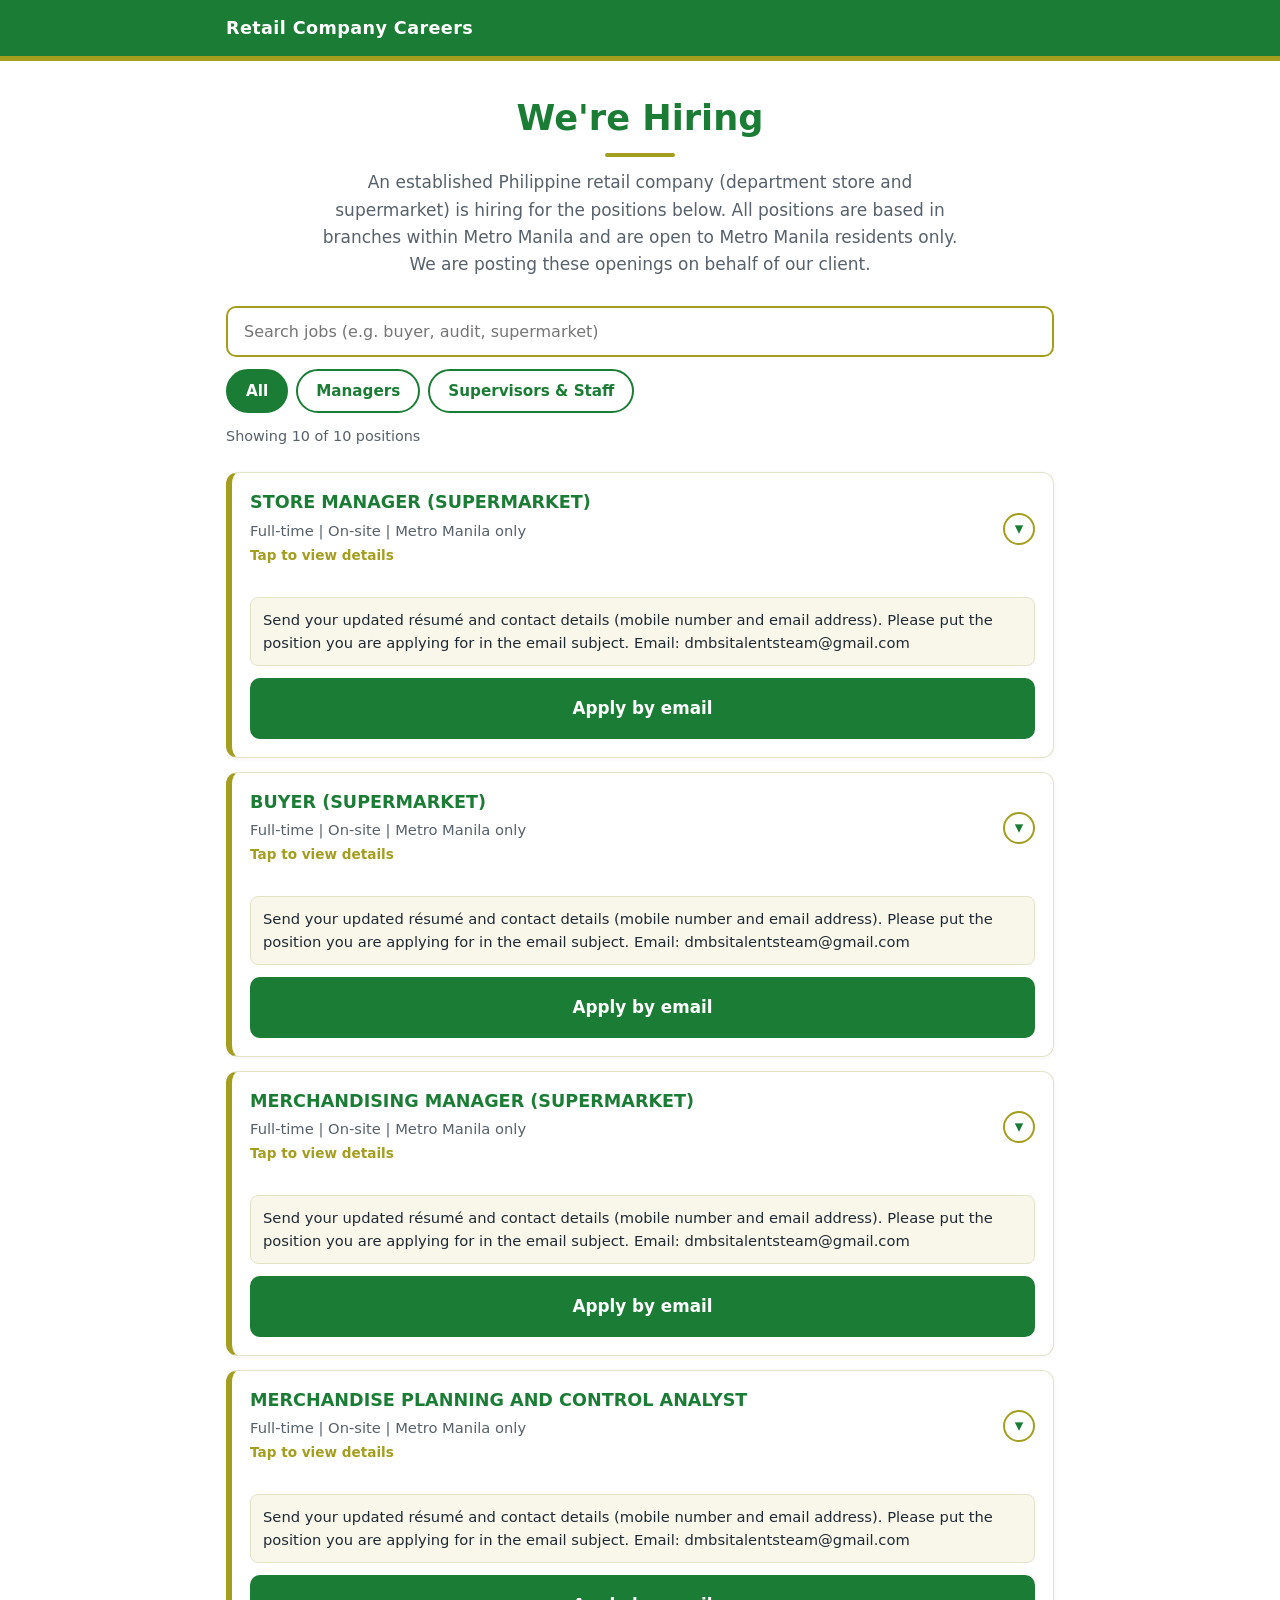
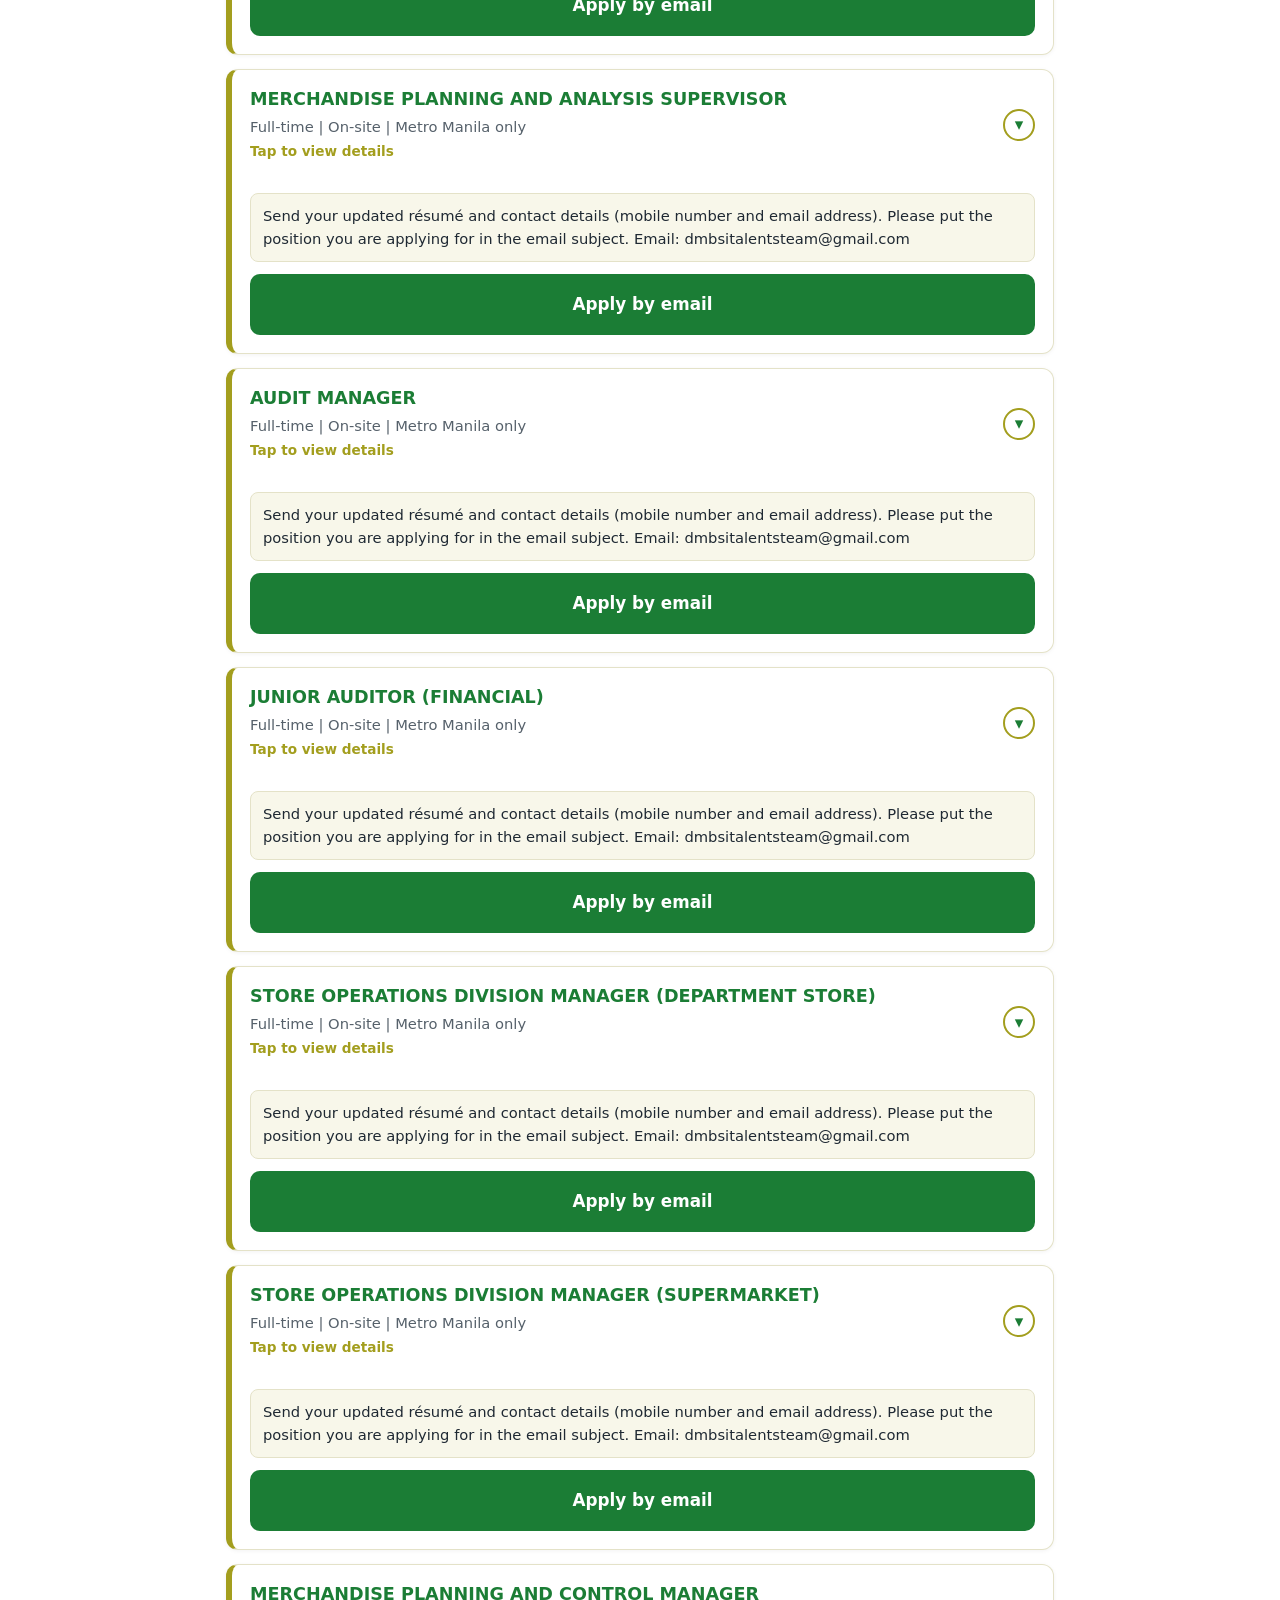
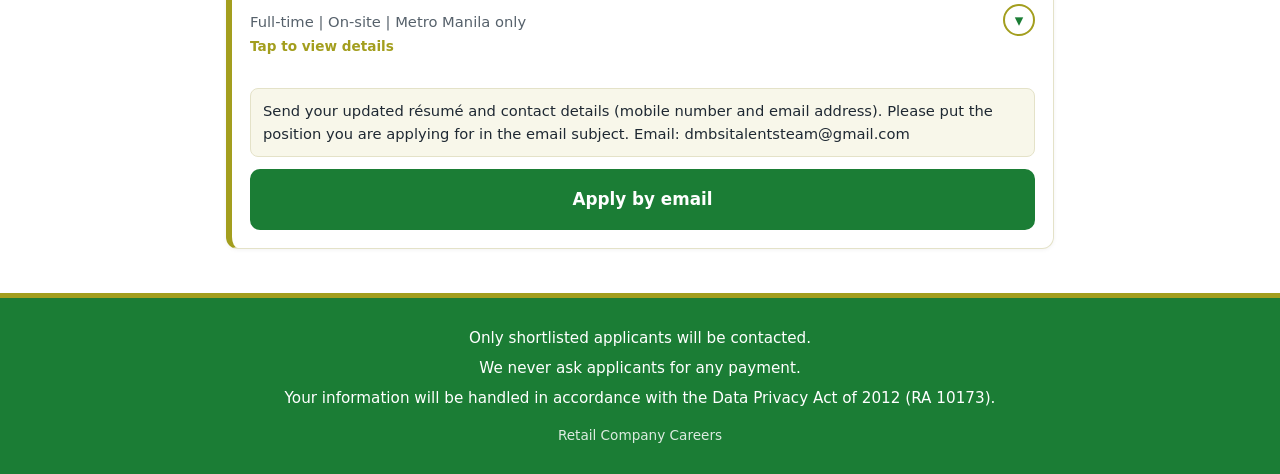
==== index.html @ 301872a0 "Add files via upload" ====
<!DOCTYPE html>
<html lang="en">
<head>
  <meta charset="UTF-8">
  <meta name="viewport" content="width=device-width, initial-scale=1">
  <title>Retail Company Careers</title>
  <meta name="description" content="Retail Company Careers – job openings at an established Philippine retail company (department store and supermarket).">
  <style>
    :root {
      --green: #1B7D35;
      --green-dark: #145F28;
      --gold: #A39E1E;
      --gold-soft: #F8F7EA;
      --text: #1F2933;
      --muted: #56616B;
      --line: #E4E2C8;
    }
    * { box-sizing: border-box; }
    html { -webkit-text-size-adjust: 100%; }
    body {
      margin: 0;
      font-family: system-ui, -apple-system, "Segoe UI", Roboto, Arial, sans-serif;
      font-size: 17px;
      line-height: 1.6;
      color: var(--text);
      background: #fff;
    }
    .wrap { max-width: 860px; margin: 0 auto; padding: 0 16px; }

    /* Top bar */
    .topbar { background: var(--green); color: #fff; border-bottom: 5px solid var(--gold); }
    .topbar .wrap { padding-top: 14px; padding-bottom: 14px; font-weight: 700; font-size: 1.1rem; letter-spacing: .4px; }

    /* Hero */
    .hero { text-align: center; padding: 36px 0 18px; }
    .hero h1 { color: var(--green); font-size: 2.2rem; line-height: 1.2; margin: 0 0 12px; }
    .hero h1::after {
      content: ""; display: block; width: 70px; height: 4px;
      background: var(--gold); border-radius: 2px; margin: 14px auto 0;
    }
    .hero p { max-width: 650px; margin: 0 auto; color: var(--muted); }

    /* Search and filters */
    .controls { padding: 10px 0 4px; }
    .search {
      width: 100%; padding: 14px 16px; font-size: 1rem; font-family: inherit;
      border: 2px solid var(--gold); border-radius: 10px; background: #fff; color: var(--text);
    }
    .search:focus { outline: 3px solid rgba(27,125,53,.25); border-color: var(--green); }
    .filters { display: flex; flex-wrap: wrap; gap: 8px; margin-top: 12px; }
    .filter {
      font: inherit; font-size: .95rem; font-weight: 600; cursor: pointer;
      padding: 8px 18px; border-radius: 999px;
      border: 2px solid var(--green); background: #fff; color: var(--green);
    }
    .filter:hover { background: var(--gold-soft); }
    .filter.active { background: var(--green); color: #fff; }
    .filter:focus-visible, .card-toggle:focus-visible, .btn:focus-visible {
      outline: 3px solid var(--gold); outline-offset: 2px;
    }
    .count { color: var(--muted); font-size: .9rem; margin: 12px 0 0; }

    /* Job cards */
    .jobs { padding: 6px 0 30px; }
    .card {
      border: 1px solid var(--line); border-left: 6px solid var(--gold);
      border-radius: 12px; margin: 14px 0; background: #fff;
      box-shadow: 0 1px 4px rgba(0,0,0,.05);
    }
    .card.open { border-left-color: var(--green); }
    .card-toggle {
      width: 100%; display: flex; align-items: center; justify-content: space-between; gap: 12px;
      padding: 18px; background: none; border: 0; text-align: left; cursor: pointer;
      font: inherit; color: inherit; border-radius: 12px;
    }
    .card-title { color: var(--green); font-size: 1.1rem; font-weight: 700; margin: 0; line-height: 1.35; }
    .meta { color: var(--muted); font-size: .92rem; margin-top: 4px; }
    .hint { color: var(--gold); font-size: .85rem; font-weight: 600; margin-top: 2px; }
    .chev {
      flex: 0 0 auto; width: 32px; height: 32px; border-radius: 50%;
      border: 2px solid var(--gold); color: var(--green);
      display: flex; align-items: center; justify-content: center;
      font-weight: 700; transition: transform .2s;
    }
    .card.open .chev { transform: rotate(180deg); }
    .details { padding: 0 18px 4px; }
    .details[hidden] { display: none; }
    .intro { margin: 0 0 6px; }
    .details h3 {
      color: var(--green); font-size: 1rem; margin: 18px 0 6px;
      display: inline-block; border-bottom: 3px solid var(--gold); padding-bottom: 2px;
    }
    .details ul { margin: 6px 0 0; padding-left: 22px; }
    .details li { margin-bottom: 6px; }

    .apply { padding: 8px 18px 18px; }
    .apply-note {
      background: var(--gold-soft); border: 1px solid var(--line); border-radius: 8px;
      padding: 10px 12px; font-size: .92rem; color: var(--text); margin: 4px 0 12px;
    }
    .actions { display: flex; flex-direction: column; gap: 10px; }
    .btn {
      display: block; text-align: center; text-decoration: none;
      padding: 15px 18px; border-radius: 10px; font-weight: 700; font-size: 1.05rem;
    }
    .btn-email { background: var(--green); color: #fff; border: 2px solid var(--green); }
    .btn-email:hover { background: var(--green-dark); border-color: var(--green-dark); }
    .btn-online { background: #fff; color: var(--green); border: 2px solid var(--green); }
    .btn-online:hover { background: var(--gold-soft); }
    @media (min-width: 640px) {
      .actions { flex-direction: row; }
      .actions .btn { flex: 1; }
    }

    .empty { text-align: center; color: var(--muted); padding: 30px 0; }

    /* Footer */
    footer { background: var(--green); color: #fff; border-top: 5px solid var(--gold); }
    footer .wrap { padding-top: 22px; padding-bottom: 22px; text-align: center; }
    footer p { margin: 6px 0; font-size: .95rem; }
    footer .copy { opacity: .85; font-size: .85rem; margin-top: 14px; }

    @media (max-width: 480px) {
      .hero h1 { font-size: 1.8rem; }
      body { font-size: 16px; }
    }
  </style>
</head>
<body>

  <div class="topbar">
    <div class="wrap">Retail Company Careers</div>
  </div>

  <main class="wrap">
    <section class="hero">
      <h1>We're Hiring</h1>
      <p>An established Philippine retail company (department store and supermarket) is hiring for the positions below. All positions are based in branches within Metro Manila and are open to Metro Manila residents only. We are posting these openings on behalf of our client.</p>
    </section>

    <section class="controls" aria-label="Search and filter jobs">
      <label for="search" style="position:absolute;left:-9999px;">Search jobs</label>
      <input id="search" class="search" type="search" placeholder="Search jobs (e.g. buyer, audit, supermarket)" autocomplete="off">
      <div class="filters" role="group" aria-label="Filter jobs">
        <button class="filter active" type="button" data-filter="all">All</button>
        <button class="filter" type="button" data-filter="managers">Managers</button>
        <button class="filter" type="button" data-filter="staff">Supervisors &amp; Staff</button>
      </div>
      <p class="count" id="count" aria-live="polite"></p>
    </section>

    <section class="jobs" id="jobs" aria-label="Job openings">
      <noscript><p class="empty">Please turn on JavaScript to see the job openings.</p></noscript>
    </section>
  </main>

  <footer>
    <div class="wrap">
      <p>Only shortlisted applicants will be contacted.</p>
      <p>We never ask applicants for any payment.</p>
      <p>Your information will be handled in accordance with the Data Privacy Act of 2012 (RA 10173).</p>
      <p class="copy">Retail Company Careers</p>
    </div>
  </footer>

  <script>
    // ===== SETTINGS =====
    // Paste your online application form link between the quotes.
    // Leave it empty ("") to hide the "Apply online" button.
    const FORM_LINK = "";

    const APPLY_EMAIL = "dmbsitalentsteam@gmail.com";
    const EMAIL_TEXT = "Send your updated résumé and contact details (mobile number and email address). Please put the position you are applying for in the email subject.";

    // ===== JOBS =====
    const JOBS = [
      {
        title: "STORE MANAGER (SUPERMARKET)",
        intro: "An established Philippine retail company is looking for a Supermarket Store Manager to lead its store team and drive sales, efficiency and customer service.",
        duties: [
          "Drive store sales to meet or beat daily, weekly and monthly targets",
          "Manage the store budget and control costs such as payroll, utilities and supplies",
          "Oversee stock levels, ordering and receiving to avoid out-of-stocks and reduce losses from theft, spoilage or errors",
          "Keep the store clean, organized and well-merchandised, with promo displays set up on time and correct prices",
          "Hire, train, schedule, coach and evaluate store staff and supervisors",
          "Handle escalated customer concerns and keep checkout lines moving during peak hours",
          "Coordinate with buyers, suppliers, concessionaires, security and maintenance for smooth daily operations",
          "Canvass and monitor competitors' prices, promos and product offerings regularly, and report findings so pricing stays competitive"
        ],
        quals: [
          "A bachelor's degree in Business Administration, Retail Management, Marketing or a related field",
          "At least 3–5 years of managerial or supervisory experience in retail, preferably in a supermarket or grocery",
          "A proven record of meeting sales goals, managing budgets and reducing shrinkage",
          "Strong leadership, coaching and conflict-resolution skills",
          "Working knowledge of POS and inventory systems, and MS Office (Excel, Word, Outlook)",
          "Knowledge of food safety standards (HACCP) is an advantage",
          "Willing to work weekends, evenings and holidays, and to be assigned to any of our branches within Metro Manila"
        ]
      },
      {
        title: "BUYER (SUPERMARKET)",
        intro: "An established Philippine retail company is looking for a Supermarket Buyer to handle purchasing for an assigned product category and keep its product mix competitive. The category will be assigned based on your experience.",
        duties: [
          "Select and buy products for an assigned supermarket category (e.g. Fresh, Dry Grocery, Frozen/Chilled, Beverages, Personal Care or Household) based on trends, customer demand and market checks",
          "Negotiate with suppliers on cost, payment terms, returns of bad orders, listing fees and rebates",
          "Manage the purchasing budget and stock levels to avoid out-of-stocks, overstocking and expired goods",
          "Set retail prices to meet margin targets while staying competitive",
          "Plan supplier-funded promotions, flyer items and seasonal buying",
          "Monitor supplier performance (fill rate, on-time delivery, quality)",
          "Coordinate with store operations, warehouse, marketing and finance"
        ],
        quals: [
          "A bachelor's degree in Business Administration, Marketing, Supply Chain Management or Economics",
          "At least 2–3 years in retail purchasing, procurement or merchandising, preferably in a supermarket or FMCG (fast-moving consumer goods) company; experience in any grocery or non-food category is welcome",
          "A proven record of successful supplier negotiations",
          "Advanced Excel skills (VLOOKUP, pivot tables) for sales and margin analysis",
          "Good knowledge of local consumer preferences and seasonal trends",
          "High integrity in dealing with suppliers",
          "Willing to be assigned to any of our branches or offices within Metro Manila"
        ]
      },
      {
        title: "MERCHANDISING MANAGER (SUPERMARKET)",
        intro: "An established Philippine retail company is looking for a Merchandising Manager to lead its supermarket merchandising and keep it competitive.",
        duties: [
          "Build and carry out the merchandising strategy across all supermarket categories (Fresh, Dry Grocery, Non-Food, Personal Care)",
          "Manage category performance: sales, gross margin, inventory turnover and the product assortment",
          "Set competitive prices and plan promotions and seasonal campaigns",
          "Approve planograms and oversee shelf space, displays and in-store presentation",
          "Work with buying, warehouse and store teams to keep shelves stocked, rotate stock and reduce waste",
          "Negotiate trading terms, rebates and listing fees with suppliers",
          "Lead and train buyers and store merchandising teams"
        ],
        quals: [
          "A bachelor's degree in Business Administration, Marketing, Economics, Supply Chain Management or a related field. An MBA or a retail or procurement certification is a plus.",
          "At least 5–7 years in retail or FMCG, including 2–3 years as a supervisor or manager (for example Senior Buyer, Category Manager or Assistant Merchandising Manager)",
          "A record of growing sales and margins in supermarket categories",
          "Strong Excel skills (pivot tables, VLOOKUP) and experience with ERP or POS systems",
          "Strong negotiation and communication skills, and high integrity",
          "Willing to visit stores and check competitors regularly, and to work longer hours during inventory counts and peak seasons",
          "Willing to be assigned to any of our branches or offices within Metro Manila"
        ]
      },
      {
        title: "MERCHANDISE PLANNING AND CONTROL ANALYST",
        intro: "An established Philippine retail company (department store and supermarket) is looking for a Merchandise Planning and Control Analyst to prepare, monitor and analyze sales, purchase budgets and inventory levels.",
        duties: [
          "Prepare sales and purchase budgets per department and classification, using growth, industry and inflation data",
          "Compute average stock, monthly stock and planned markdowns",
          "Monitor sales, purchases, markdowns and open orders per store against the merchandise plan",
          "Analyze monthly sales and inventory reports and recommend inventory adjustments",
          "Compute economic order quantity (EOQ), re-order points and cost standards",
          "Evaluate how well promotions perform, working with the marketing team",
          "Maintain historical sales, purchase and markdown records"
        ],
        quals: [
          "A bachelor's degree in Business Administration, Accounting, Management, Economics, Statistics or a related field",
          "1–3 years in merchandise planning, inventory control, budgeting or sales analysis, preferably in retail (fresh graduates with strong analytical skills are welcome to apply)",
          "Advanced Excel skills (pivot tables, lookups, formulas)",
          "Good understanding of inventory concepts such as stock-to-sales, markdowns, EOQ and re-order points",
          "Detail-oriented and accurate with numbers",
          "High integrity in handling confidential data",
          "Willing to be assigned to any of our branches or offices within Metro Manila"
        ]
      },
      {
        title: "MERCHANDISE PLANNING AND ANALYSIS SUPERVISOR",
        intro: "An established Philippine retail company (department store and supermarket) is looking for a Merchandise Planning and Analysis Supervisor to keep sales, purchases and inventory in balance.",
        duties: [
          "Monitor sales, purchase budgets and inventory levels across merchandising departments",
          "Check planned sales, purchases, markdowns, monthly and average stocks, and initial gross margins for accuracy",
          "Prepare quarterly, semi-annual and yearly sales reviews for management",
          "Prepare monthly concessionaire analysis reports",
          "Oversee physical inventory taking",
          "Keep historical sales, purchase and inventory data, and follow up system-generated reports",
          "Lead, schedule, train and evaluate a team of analysts"
        ],
        quals: [
          "A bachelor's degree in Business Administration, Accounting, Management, Statistics or a related field",
          "At least 3 years in merchandise planning, inventory control or sales analysis in retail, with at least 1 year in a supervisory role",
          "Strong skills with numbers and good knowledge of retail metrics (sell-through, stock-to-sales, gross margin)",
          "Advanced Excel skills (pivot tables, lookups); experience with retail/ERP systems is a plus",
          "Good at coordinating with buyers and merchandising teams",
          "Detail-oriented, with high integrity in handling confidential data",
          "Willing to be assigned to any of our branches or offices within Metro Manila"
        ]
      },
      {
        title: "AUDIT MANAGER",
        intro: "An established Philippine retail company (department store and supermarket) is looking for an Audit Manager to lead its internal audit team, plan and oversee financial and operational audits across the main office and branches, and report findings to management.",
        duties: [
          "Design and update audit programs, and prepare the annual audit plan and interim audit schedules",
          "Lead and supervise the Financial and Operations Audit Supervisors and Junior Auditors, and review their working papers",
          "Review internal controls and recommend improvements to systems and procedures",
          "Conduct branch audits covering cash/POS, inventory counts, shrinkage and concessionaire accounts",
          "Test compliance with company policies and procedures",
          "Prepare and present audit reports to management",
          "Manage the department budget, staff schedules, performance reviews and training",
          "Coordinate with other department heads and attend management meetings"
        ],
        quals: [
          "A bachelor's degree in Accountancy, Finance or a related field; CPA preferred (CIA is a plus)",
          "At least 5 years of internal or external audit experience, including 2+ years supervising auditors",
          "Audit experience in retail, a department store or a supermarket is a strong advantage",
          "Strong knowledge of internal controls and cash and inventory audit procedures",
          "Good leadership, communication and report-writing skills",
          "Willing to work on-site and travel to branches within Metro Manila as needed"
        ]
      },
      {
        title: "JUNIOR AUDITOR (FINANCIAL)",
        intro: "An established Philippine retail company (department store and supermarket) is looking for a detail-oriented Junior Auditor to help protect company assets and keep financial records accurate across its stores.",
        duties: [
          "Conduct surprise cash counts of cashier funds, POS/cash-in-drawer, sales for deposit, and disbursement and collection funds",
          "Check accounting and financial data through reconciliations, vouching and review of books and records",
          "Test compliance with company financial policies, memos and procedures",
          "Audit accounting, finance, cashiering, and credit and collection operations",
          "Take part in inventory and fixed asset counts to confirm assets exist and are kept safe",
          "Prepare audit findings and reports for the Audit Supervisor",
          "Help draft audit programs and recommend process improvements",
          "Coordinate with department managers, branch staff and fellow auditors"
        ],
        quals: [
          "A bachelor's degree in Accountancy or a related accounting course; CPA or board passer is a plus",
          "0–2 years of experience in audit, accounting or cashiering; retail, department store or supermarket experience is an advantage",
          "Fresh graduates with audit-related OJT are welcome to apply",
          "Honest, organized and detail-oriented",
          "Good MS Excel skills",
          "Willing to travel to different branches within Metro Manila"
        ]
      },
      {
        title: "STORE OPERATIONS DIVISION MANAGER (DEPARTMENT STORE)",
        intro: "An established Philippine retail company is looking for a Store Operations Division Manager to lead its department store operations, including the selling floors, warehouse/receiving and counter (cashiering) teams, with the goal of hitting sales targets, giving excellent customer service and keeping costs low.",
        duties: [
          "Lead department store managers, the traffic (warehouse/receiving) manager and counter managers across the division",
          "Drive sales and excellent customer service, handle escalated complaints, and monitor each store's sales performance",
          "Improve store layout, displays, promotions, selling skills and product knowledge with the merchandising, store design and training teams",
          "Oversee receiving, tagging, warehouse space and stock requisitions (FIFO) to reduce losses and keep inventory at the right level",
          "Manage counter/cashiering operations, including staff scheduling, supplies, POS machines and the safekeeping of cash and gift cheques",
          "Prepare and control the division budget, work with leasing on concessionaire matters, and improve policies and procedures",
          "Hire, train, evaluate and develop managers and supervisors, and keep discipline and morale high"
        ],
        quals: [
          "A bachelor's degree in Business Administration, Management, Retail Management or a related field; an MBA is a plus",
          "At least 8–10 years of retail store operations experience, including 5+ years managing multiple stores or departments",
          "Department store experience, including warehousing/receiving, cashiering and concessionaire management",
          "A proven record of meeting sales targets, controlling expenses and reducing shrinkage",
          "Good eye for visual merchandising, store layout and promotions",
          "Strong leadership, decision-making and customer-service skills, and good knowledge of POS and inventory systems",
          "Willing to work weekends and holidays, and to visit stores within Metro Manila regularly"
        ]
      },
      {
        title: "STORE OPERATIONS DIVISION MANAGER (SUPERMARKET)",
        intro: "An established Philippine retail company is looking for a Store Operations Division Manager to lead its supermarket operations, including the store, receiving/warehouse and checkout teams, with the goal of hitting sales targets, giving fast and friendly service and keeping costs and losses low.",
        duties: [
          "Lead supermarket store managers and the receiving/warehouse and checkout (counter) teams across the division",
          "Drive sales and fast, courteous service, handle escalated complaints, and monitor each store's sales performance",
          "Oversee receiving, stocking and stock rotation (FIFO) of fresh, chilled and dry goods to reduce spoilage, expiry and shrinkage",
          "Keep shelves full, displays neat and promotions on time, working with supermarket purchasing and merchandising",
          "Manage checkout operations, including cashier scheduling, bagging supplies, POS machines and the safekeeping of cash",
          "Prepare and control the division budget, and enforce food safety, sanitation and store standards",
          "Hire, train, evaluate and develop managers and supervisors, and keep discipline and morale high"
        ],
        quals: [
          "A bachelor's degree in Business Administration, Management, Retail Management or a related field; an MBA is a plus",
          "At least 8–10 years of retail store operations experience, including 5+ years managing multiple supermarket or grocery stores",
          "Hands-on experience with fresh/perishables handling, receiving and checkout operations",
          "A proven record of meeting sales targets, controlling expenses and reducing shrinkage and spoilage",
          "Knowledge of food safety and sanitation standards (e.g. HACCP) is an advantage",
          "Strong leadership, decision-making and customer-service skills, and good knowledge of POS and inventory systems",
          "Willing to work weekends and holidays, and to visit stores within Metro Manila regularly"
        ]
      },
      {
        title: "MERCHANDISE PLANNING AND CONTROL MANAGER",
        intro: "An established Philippine retail company (department store and supermarket) is looking for a Merchandise Planning and Control Manager to manage its Merchandise Planning and Control team and help the company reach its sales and profit goals.",
        duties: [
          "Lead the preparation of sales and purchase budgets per store, department and classification",
          "Make sure purchase budgets match sales budgets and the company's profit and gross margin targets",
          "Work with merchandising, supermarket purchasing and operations, IT, accounting and top management on budgets, reports and inventory matters",
          "Track actual purchases, markdowns, monthly stocks and gross margin against plan, and give timely reports to management",
          "Analyze inventory adjustments and oversee the recording of supermarket inventory movements",
          "Oversee physical inventory taking and the timely submission of monthly reports",
          "Manage the Merchandise Planning and Control team (Merchandise Planning and Control officer, stock control supervisor, merchandising analysts and stock control clerks): assign and schedule work, train, coach and evaluate staff, and manage the department budget"
        ],
        quals: [
          "A bachelor's degree in Business Administration, Accounting, Management, Economics, Statistics or a related field",
          "At least 5–7 years in merchandise planning, inventory control or sales analysis in retail, including 2–3 years as a supervisor or manager",
          "Strong knowledge of retail budgeting and metrics (open-to-buy, stock-to-sales, markdowns, gross margin)",
          "Advanced Excel skills (pivot tables, lookups); experience with retail/ERP systems is a plus",
          "Good at working with buyers, merchandising, IT and accounting/finance teams",
          "Strong leadership and report-writing skills",
          "Detail-oriented, with high integrity in handling confidential data"
        ]
      }
    ];

    // ===== PAGE LOGIC (nothing is saved or sent anywhere) =====
    const jobsBox = document.getElementById("jobs");
    const searchBox = document.getElementById("search");
    const countBox = document.getElementById("count");
    const filterButtons = document.querySelectorAll(".filter");
    const showOnline = FORM_LINK.trim() !== "";
    let currentFilter = "all";

    function isManager(job) {
      return /manager/i.test(job.title);
    }

    function make(tag, className, text) {
      const node = document.createElement(tag);
      if (className) node.className = className;
      if (text !== undefined) node.textContent = text;
      return node;
    }

    function makeList(items) {
      const ul = make("ul");
      items.forEach(function (item) { ul.appendChild(make("li", "", item)); });
      return ul;
    }

    function buildCard(job, index) {
      const card = make("article", "card");
      const detailsId = "job-details-" + index;

      // Clickable header
      const toggle = make("button", "card-toggle");
      toggle.type = "button";
      toggle.setAttribute("aria-expanded", "false");
      toggle.setAttribute("aria-controls", detailsId);

      const head = make("div");
      head.appendChild(make("h2", "card-title", job.title));
      head.appendChild(make("div", "meta", "Full-time | On-site | Metro Manila only"));
      const hint = make("div", "hint", "Tap to view details");
      head.appendChild(hint);
      toggle.appendChild(head);
      toggle.appendChild(make("span", "chev", "▾"));
      card.appendChild(toggle);

      // Expandable details
      const details = make("div", "details");
      details.id = detailsId;
      details.hidden = true;
      details.appendChild(make("p", "intro", job.intro));
      details.appendChild(make("h3", "", "What you'll do"));
      details.appendChild(makeList(job.duties));
      details.appendChild(make("h3", "", "What we're looking for"));
      details.appendChild(makeList(job.quals));
      card.appendChild(details);

      toggle.addEventListener("click", function () {
        const open = details.hidden;
        details.hidden = !open;
        card.classList.toggle("open", open);
        toggle.setAttribute("aria-expanded", open ? "true" : "false");
        hint.textContent = open ? "Tap to hide details" : "Tap to view details";
      });

      // Apply buttons
      const apply = make("div", "apply");
      apply.appendChild(make("p", "apply-note", EMAIL_TEXT + " Email: " + APPLY_EMAIL));

      const actions = make("div", "actions");
      const emailBtn = make("a", "btn btn-email", "Apply by email");
      emailBtn.href = "mailto:" + APPLY_EMAIL +
        "?subject=" + encodeURIComponent(job.title) +
        "&body=" + encodeURIComponent(EMAIL_TEXT);
      actions.appendChild(emailBtn);

      if (showOnline) {
        const onlineBtn = make("a", "btn btn-online", "Apply online");
        onlineBtn.href = FORM_LINK.trim();
        onlineBtn.target = "_blank";
        onlineBtn.rel = "noopener noreferrer";
        actions.appendChild(onlineBtn);
      }

      apply.appendChild(actions);
      card.appendChild(apply);
      return card;
    }

    function render() {
      const term = searchBox.value.trim().toLowerCase();
      jobsBox.innerHTML = "";
      let shown = 0;

      JOBS.forEach(function (job, i) {
        if (currentFilter === "managers" && !isManager(job)) return;
        if (currentFilter === "staff" && isManager(job)) return;
        if (term) {
          const allText = [job.title, job.intro].concat(job.duties, job.quals).join(" ").toLowerCase();
          if (allText.indexOf(term) === -1) return;
        }
        jobsBox.appendChild(buildCard(job, i));
        shown++;
      });

      if (shown === 0) {
        jobsBox.appendChild(make("p", "empty", "No jobs match your search. Try another word or choose \"All\"."));
      }
      countBox.textContent = "Showing " + shown + " of " + JOBS.length + " positions";
    }

    filterButtons.forEach(function (btn) {
      btn.addEventListener("click", function () {
        filterButtons.forEach(function (b) { b.classList.remove("active"); });
        btn.classList.add("active");
        currentFilter = btn.getAttribute("data-filter");
        render();
      });
    });

    searchBox.addEventListener("input", render);
    render();
  </script>
</body>
</html>
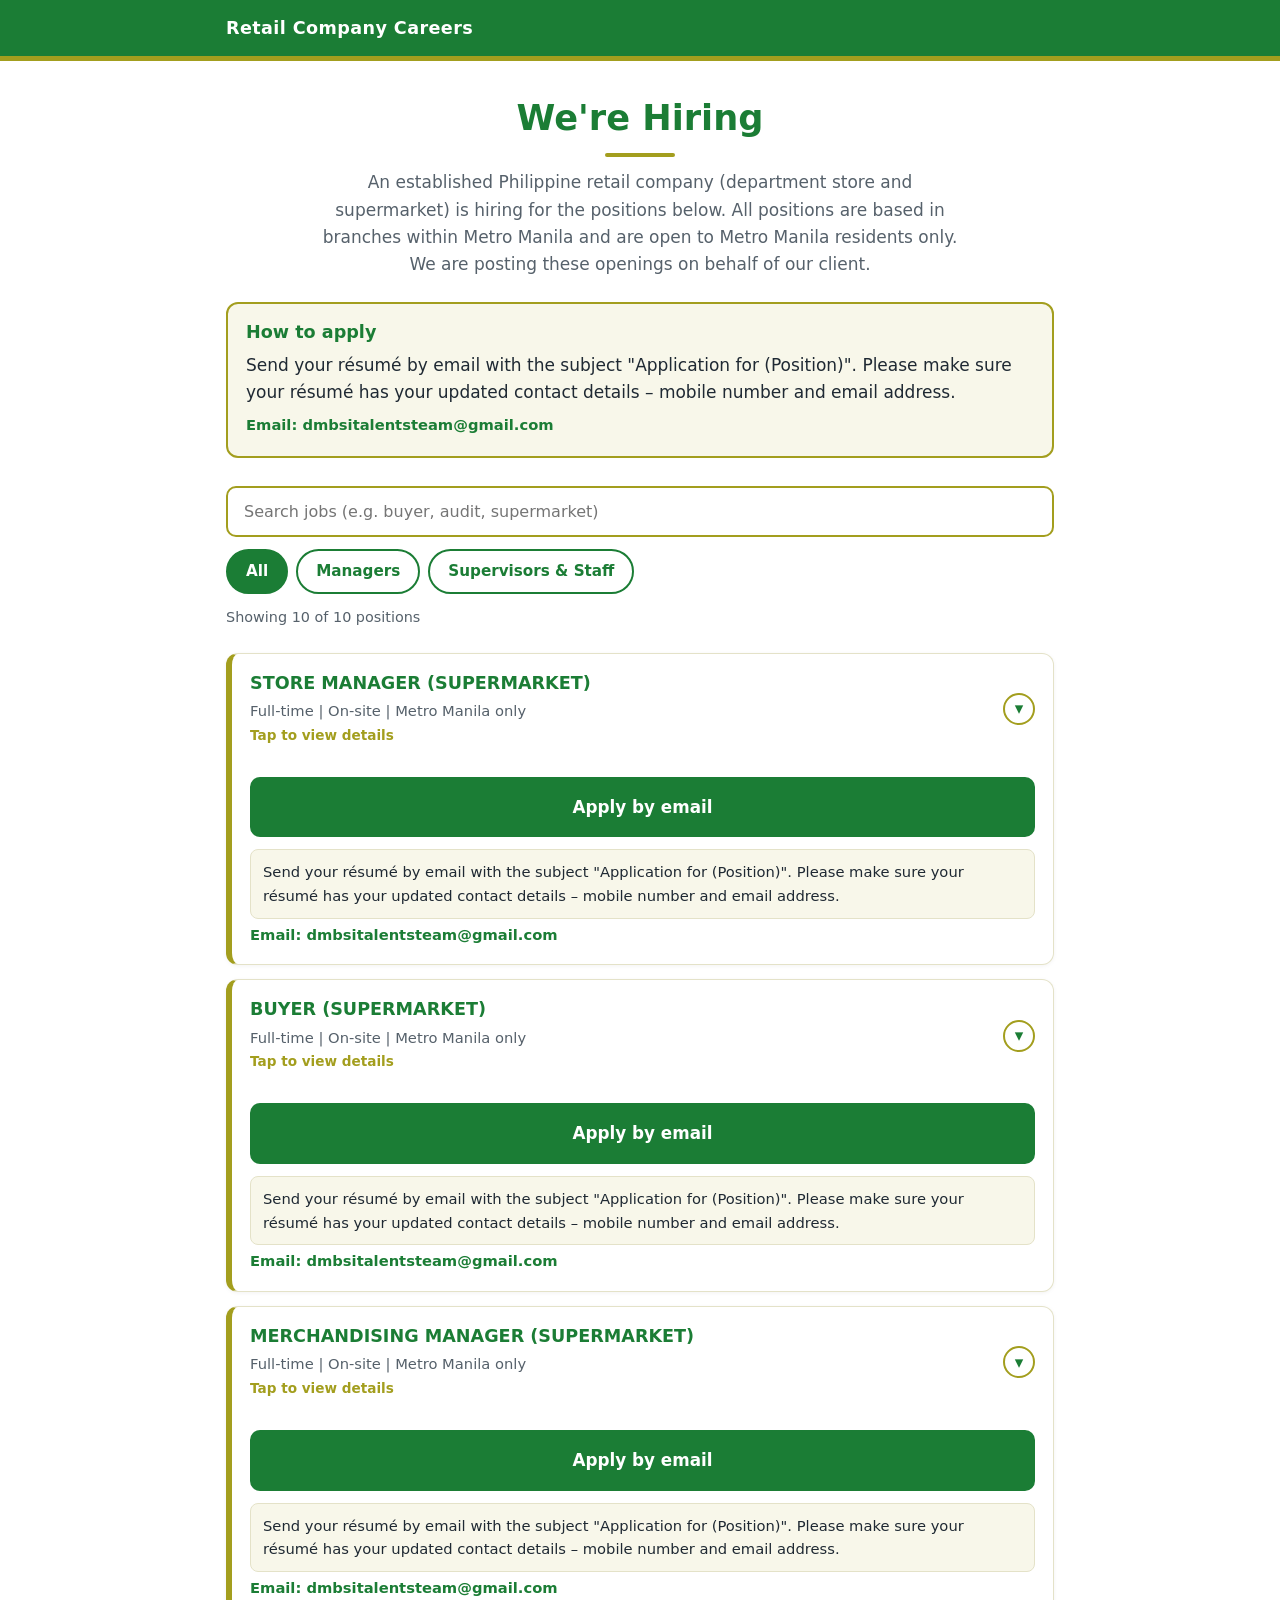
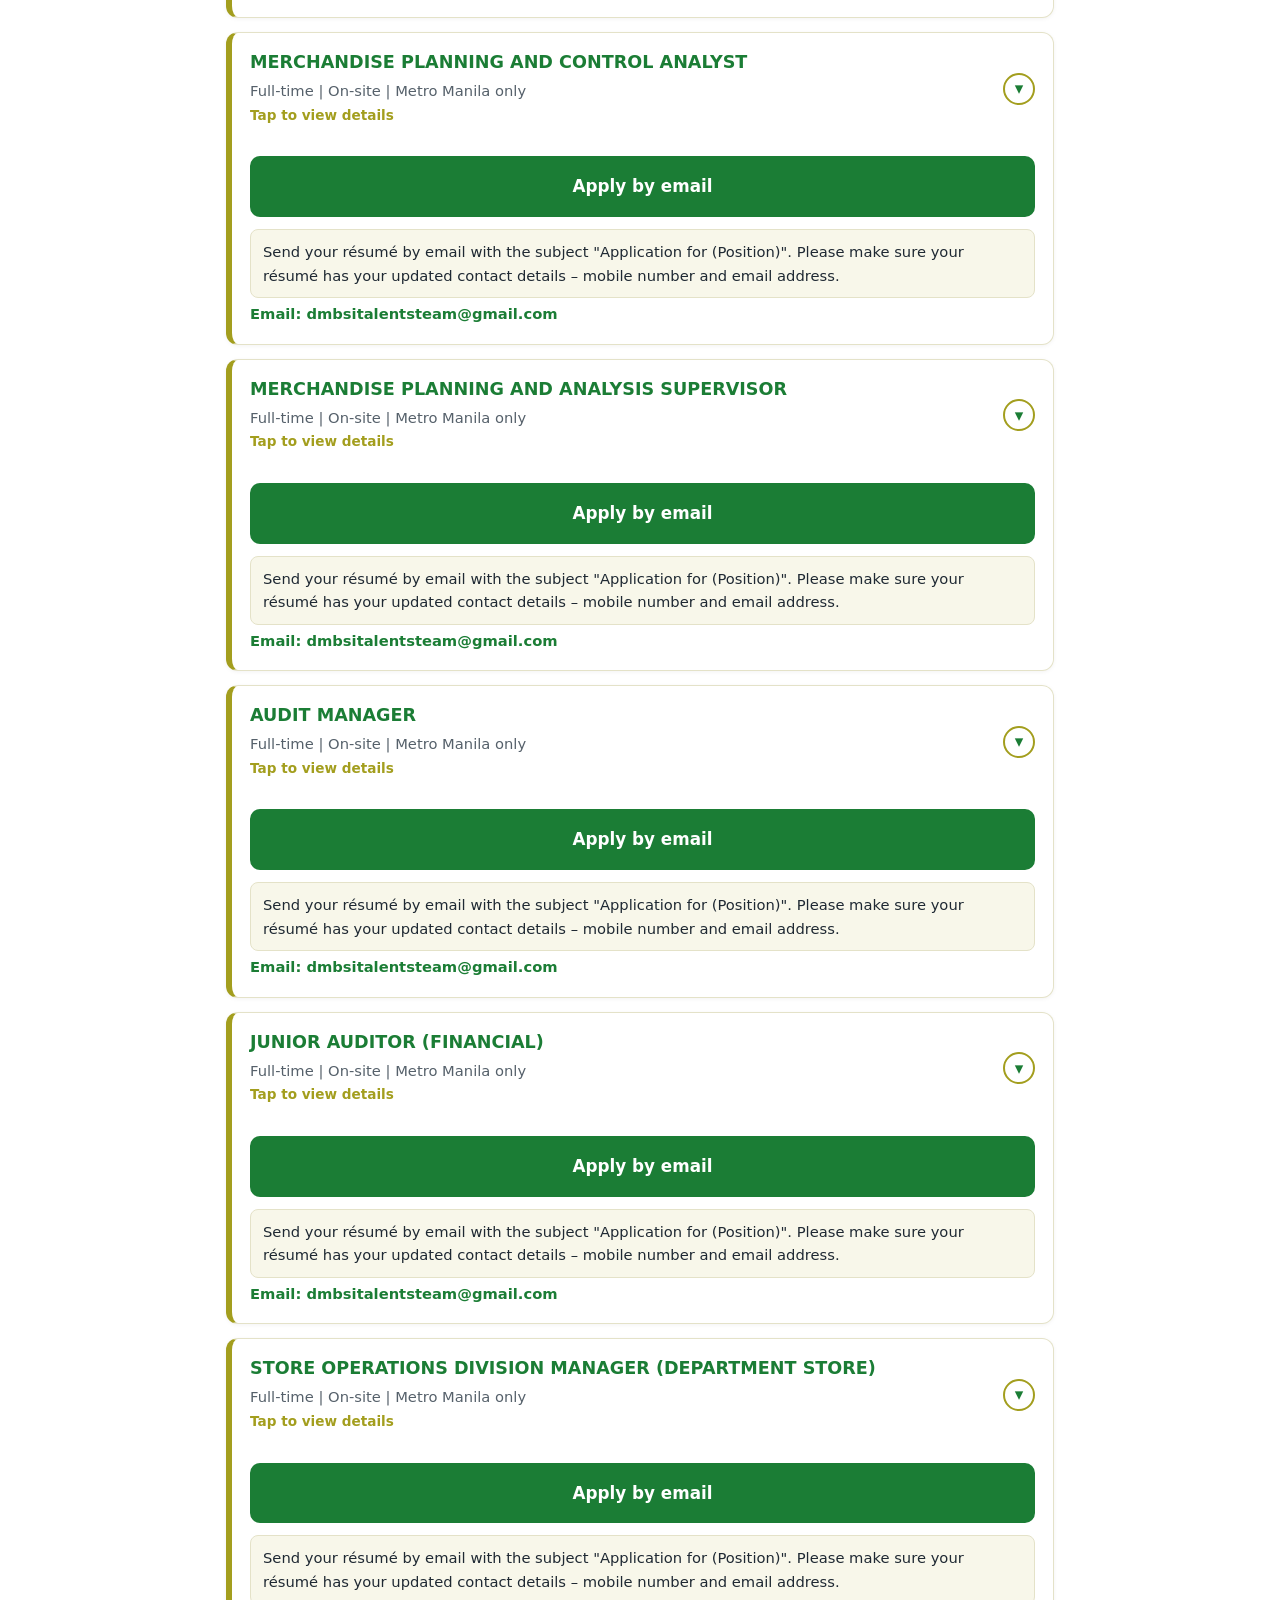
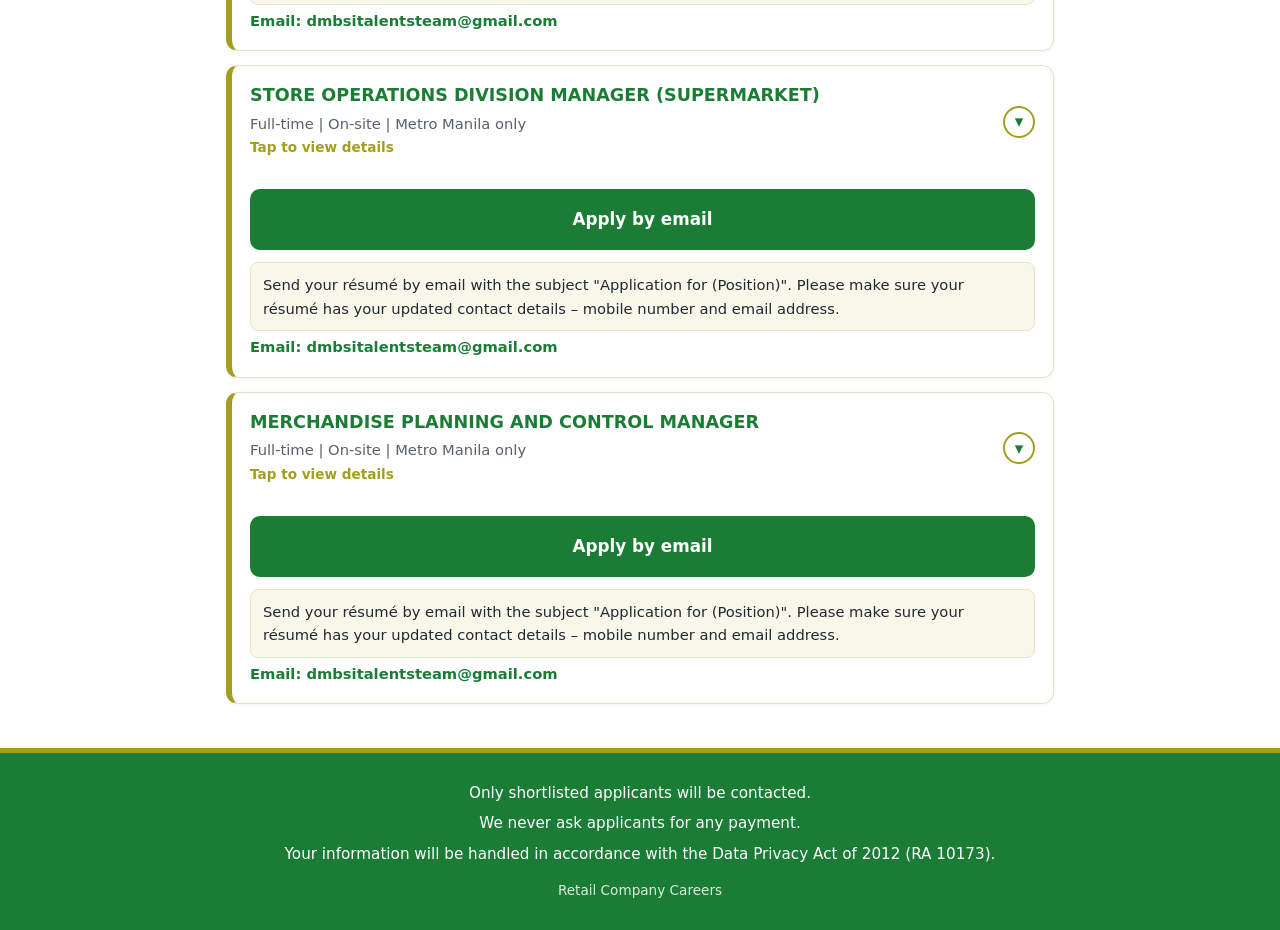
==== commit 55d420cd: "Add files via upload" ====
--- a/index.html
+++ b/index.html
@@ -1,522 +1,660 @@
-<!DOCTYPE html>
-<html lang="en">
-<head>
-  <meta charset="UTF-8">
-  <meta name="viewport" content="width=device-width, initial-scale=1">
-  <title>Retail Company Careers</title>
-  <meta name="description" content="Retail Company Careers – job openings at an established Philippine retail company (department store and supermarket).">
-  <style>
-    :root {
-      --green: #1B7D35;
-      --green-dark: #145F28;
-      --gold: #A39E1E;
-      --gold-soft: #F8F7EA;
-      --text: #1F2933;
-      --muted: #56616B;
-      --line: #E4E2C8;
-    }
-    * { box-sizing: border-box; }
-    html { -webkit-text-size-adjust: 100%; }
-    body {
-      margin: 0;
-      font-family: system-ui, -apple-system, "Segoe UI", Roboto, Arial, sans-serif;
-      font-size: 17px;
-      line-height: 1.6;
-      color: var(--text);
-      background: #fff;
-    }
-    .wrap { max-width: 860px; margin: 0 auto; padding: 0 16px; }
-
-    /* Top bar */
-    .topbar { background: var(--green); color: #fff; border-bottom: 5px solid var(--gold); }
-    .topbar .wrap { padding-top: 14px; padding-bottom: 14px; font-weight: 700; font-size: 1.1rem; letter-spacing: .4px; }
-
-    /* Hero */
-    .hero { text-align: center; padding: 36px 0 18px; }
-    .hero h1 { color: var(--green); font-size: 2.2rem; line-height: 1.2; margin: 0 0 12px; }
-    .hero h1::after {
-      content: ""; display: block; width: 70px; height: 4px;
-      background: var(--gold); border-radius: 2px; margin: 14px auto 0;
-    }
-    .hero p { max-width: 650px; margin: 0 auto; color: var(--muted); }
-
-    /* Search and filters */
-    .controls { padding: 10px 0 4px; }
-    .search {
-      width: 100%; padding: 14px 16px; font-size: 1rem; font-family: inherit;
-      border: 2px solid var(--gold); border-radius: 10px; background: #fff; color: var(--text);
-    }
-    .search:focus { outline: 3px solid rgba(27,125,53,.25); border-color: var(--green); }
-    .filters { display: flex; flex-wrap: wrap; gap: 8px; margin-top: 12px; }
-    .filter {
-      font: inherit; font-size: .95rem; font-weight: 600; cursor: pointer;
-      padding: 8px 18px; border-radius: 999px;
-      border: 2px solid var(--green); background: #fff; color: var(--green);
-    }
-    .filter:hover { background: var(--gold-soft); }
-    .filter.active { background: var(--green); color: #fff; }
-    .filter:focus-visible, .card-toggle:focus-visible, .btn:focus-visible {
-      outline: 3px solid var(--gold); outline-offset: 2px;
-    }
-    .count { color: var(--muted); font-size: .9rem; margin: 12px 0 0; }
-
-    /* Job cards */
-    .jobs { padding: 6px 0 30px; }
-    .card {
-      border: 1px solid var(--line); border-left: 6px solid var(--gold);
-      border-radius: 12px; margin: 14px 0; background: #fff;
-      box-shadow: 0 1px 4px rgba(0,0,0,.05);
-    }
-    .card.open { border-left-color: var(--green); }
-    .card-toggle {
-      width: 100%; display: flex; align-items: center; justify-content: space-between; gap: 12px;
-      padding: 18px; background: none; border: 0; text-align: left; cursor: pointer;
-      font: inherit; color: inherit; border-radius: 12px;
-    }
-    .card-title { color: var(--green); font-size: 1.1rem; font-weight: 700; margin: 0; line-height: 1.35; }
-    .meta { color: var(--muted); font-size: .92rem; margin-top: 4px; }
-    .hint { color: var(--gold); font-size: .85rem; font-weight: 600; margin-top: 2px; }
-    .chev {
-      flex: 0 0 auto; width: 32px; height: 32px; border-radius: 50%;
-      border: 2px solid var(--gold); color: var(--green);
-      display: flex; align-items: center; justify-content: center;
-      font-weight: 700; transition: transform .2s;
-    }
-    .card.open .chev { transform: rotate(180deg); }
-    .details { padding: 0 18px 4px; }
-    .details[hidden] { display: none; }
-    .intro { margin: 0 0 6px; }
-    .details h3 {
-      color: var(--green); font-size: 1rem; margin: 18px 0 6px;
-      display: inline-block; border-bottom: 3px solid var(--gold); padding-bottom: 2px;
-    }
-    .details ul { margin: 6px 0 0; padding-left: 22px; }
-    .details li { margin-bottom: 6px; }
-
-    .apply { padding: 8px 18px 18px; }
-    .apply-note {
-      background: var(--gold-soft); border: 1px solid var(--line); border-radius: 8px;
-      padding: 10px 12px; font-size: .92rem; color: var(--text); margin: 4px 0 12px;
-    }
-    .actions { display: flex; flex-direction: column; gap: 10px; }
-    .btn {
-      display: block; text-align: center; text-decoration: none;
-      padding: 15px 18px; border-radius: 10px; font-weight: 700; font-size: 1.05rem;
-    }
-    .btn-email { background: var(--green); color: #fff; border: 2px solid var(--green); }
-    .btn-email:hover { background: var(--green-dark); border-color: var(--green-dark); }
-    .btn-online { background: #fff; color: var(--green); border: 2px solid var(--green); }
-    .btn-online:hover { background: var(--gold-soft); }
-    @media (min-width: 640px) {
-      .actions { flex-direction: row; }
-      .actions .btn { flex: 1; }
-    }
-
-    .empty { text-align: center; color: var(--muted); padding: 30px 0; }
-
-    /* Footer */
-    footer { background: var(--green); color: #fff; border-top: 5px solid var(--gold); }
-    footer .wrap { padding-top: 22px; padding-bottom: 22px; text-align: center; }
-    footer p { margin: 6px 0; font-size: .95rem; }
-    footer .copy { opacity: .85; font-size: .85rem; margin-top: 14px; }
-
-    @media (max-width: 480px) {
-      .hero h1 { font-size: 1.8rem; }
-      body { font-size: 16px; }
-    }
-  </style>
-</head>
-<body>
-
-  <div class="topbar">
-    <div class="wrap">Retail Company Careers</div>
-  </div>
-
-  <main class="wrap">
-    <section class="hero">
-      <h1>We're Hiring</h1>
-      <p>An established Philippine retail company (department store and supermarket) is hiring for the positions below. All positions are based in branches within Metro Manila and are open to Metro Manila residents only. We are posting these openings on behalf of our client.</p>
-    </section>
-
-    <section class="controls" aria-label="Search and filter jobs">
-      <label for="search" style="position:absolute;left:-9999px;">Search jobs</label>
-      <input id="search" class="search" type="search" placeholder="Search jobs (e.g. buyer, audit, supermarket)" autocomplete="off">
-      <div class="filters" role="group" aria-label="Filter jobs">
-        <button class="filter active" type="button" data-filter="all">All</button>
-        <button class="filter" type="button" data-filter="managers">Managers</button>
-        <button class="filter" type="button" data-filter="staff">Supervisors &amp; Staff</button>
-      </div>
-      <p class="count" id="count" aria-live="polite"></p>
-    </section>
-
-    <section class="jobs" id="jobs" aria-label="Job openings">
-      <noscript><p class="empty">Please turn on JavaScript to see the job openings.</p></noscript>
-    </section>
-  </main>
-
-  <footer>
-    <div class="wrap">
-      <p>Only shortlisted applicants will be contacted.</p>
-      <p>We never ask applicants for any payment.</p>
-      <p>Your information will be handled in accordance with the Data Privacy Act of 2012 (RA 10173).</p>
-      <p class="copy">Retail Company Careers</p>
-    </div>
-  </footer>
-
-  <script>
-    // ===== SETTINGS =====
-    // Paste your online application form link between the quotes.
-    // Leave it empty ("") to hide the "Apply online" button.
-    const FORM_LINK = "";
-
-    const APPLY_EMAIL = "dmbsitalentsteam@gmail.com";
-    const EMAIL_TEXT = "Send your updated résumé and contact details (mobile number and email address). Please put the position you are applying for in the email subject.";
-
-    // ===== JOBS =====
-    const JOBS = [
-      {
-        title: "STORE MANAGER (SUPERMARKET)",
-        intro: "An established Philippine retail company is looking for a Supermarket Store Manager to lead its store team and drive sales, efficiency and customer service.",
-        duties: [
-          "Drive store sales to meet or beat daily, weekly and monthly targets",
-          "Manage the store budget and control costs such as payroll, utilities and supplies",
-          "Oversee stock levels, ordering and receiving to avoid out-of-stocks and reduce losses from theft, spoilage or errors",
-          "Keep the store clean, organized and well-merchandised, with promo displays set up on time and correct prices",
-          "Hire, train, schedule, coach and evaluate store staff and supervisors",
-          "Handle escalated customer concerns and keep checkout lines moving during peak hours",
-          "Coordinate with buyers, suppliers, concessionaires, security and maintenance for smooth daily operations",
-          "Canvass and monitor competitors' prices, promos and product offerings regularly, and report findings so pricing stays competitive"
-        ],
-        quals: [
-          "A bachelor's degree in Business Administration, Retail Management, Marketing or a related field",
-          "At least 3–5 years of managerial or supervisory experience in retail, preferably in a supermarket or grocery",
-          "A proven record of meeting sales goals, managing budgets and reducing shrinkage",
-          "Strong leadership, coaching and conflict-resolution skills",
-          "Working knowledge of POS and inventory systems, and MS Office (Excel, Word, Outlook)",
-          "Knowledge of food safety standards (HACCP) is an advantage",
-          "Willing to work weekends, evenings and holidays, and to be assigned to any of our branches within Metro Manila"
-        ]
-      },
-      {
-        title: "BUYER (SUPERMARKET)",
-        intro: "An established Philippine retail company is looking for a Supermarket Buyer to handle purchasing for an assigned product category and keep its product mix competitive. The category will be assigned based on your experience.",
-        duties: [
-          "Select and buy products for an assigned supermarket category (e.g. Fresh, Dry Grocery, Frozen/Chilled, Beverages, Personal Care or Household) based on trends, customer demand and market checks",
-          "Negotiate with suppliers on cost, payment terms, returns of bad orders, listing fees and rebates",
-          "Manage the purchasing budget and stock levels to avoid out-of-stocks, overstocking and expired goods",
-          "Set retail prices to meet margin targets while staying competitive",
-          "Plan supplier-funded promotions, flyer items and seasonal buying",
-          "Monitor supplier performance (fill rate, on-time delivery, quality)",
-          "Coordinate with store operations, warehouse, marketing and finance"
-        ],
-        quals: [
-          "A bachelor's degree in Business Administration, Marketing, Supply Chain Management or Economics",
-          "At least 2–3 years in retail purchasing, procurement or merchandising, preferably in a supermarket or FMCG (fast-moving consumer goods) company; experience in any grocery or non-food category is welcome",
-          "A proven record of successful supplier negotiations",
-          "Advanced Excel skills (VLOOKUP, pivot tables) for sales and margin analysis",
-          "Good knowledge of local consumer preferences and seasonal trends",
-          "High integrity in dealing with suppliers",
-          "Willing to be assigned to any of our branches or offices within Metro Manila"
-        ]
-      },
-      {
-        title: "MERCHANDISING MANAGER (SUPERMARKET)",
-        intro: "An established Philippine retail company is looking for a Merchandising Manager to lead its supermarket merchandising and keep it competitive.",
-        duties: [
-          "Build and carry out the merchandising strategy across all supermarket categories (Fresh, Dry Grocery, Non-Food, Personal Care)",
-          "Manage category performance: sales, gross margin, inventory turnover and the product assortment",
-          "Set competitive prices and plan promotions and seasonal campaigns",
-          "Approve planograms and oversee shelf space, displays and in-store presentation",
-          "Work with buying, warehouse and store teams to keep shelves stocked, rotate stock and reduce waste",
-          "Negotiate trading terms, rebates and listing fees with suppliers",
-          "Lead and train buyers and store merchandising teams"
-        ],
-        quals: [
-          "A bachelor's degree in Business Administration, Marketing, Economics, Supply Chain Management or a related field. An MBA or a retail or procurement certification is a plus.",
-          "At least 5–7 years in retail or FMCG, including 2–3 years as a supervisor or manager (for example Senior Buyer, Category Manager or Assistant Merchandising Manager)",
-          "A record of growing sales and margins in supermarket categories",
-          "Strong Excel skills (pivot tables, VLOOKUP) and experience with ERP or POS systems",
-          "Strong negotiation and communication skills, and high integrity",
-          "Willing to visit stores and check competitors regularly, and to work longer hours during inventory counts and peak seasons",
-          "Willing to be assigned to any of our branches or offices within Metro Manila"
-        ]
-      },
-      {
-        title: "MERCHANDISE PLANNING AND CONTROL ANALYST",
-        intro: "An established Philippine retail company (department store and supermarket) is looking for a Merchandise Planning and Control Analyst to prepare, monitor and analyze sales, purchase budgets and inventory levels.",
-        duties: [
-          "Prepare sales and purchase budgets per department and classification, using growth, industry and inflation data",
-          "Compute average stock, monthly stock and planned markdowns",
-          "Monitor sales, purchases, markdowns and open orders per store against the merchandise plan",
-          "Analyze monthly sales and inventory reports and recommend inventory adjustments",
-          "Compute economic order quantity (EOQ), re-order points and cost standards",
-          "Evaluate how well promotions perform, working with the marketing team",
-          "Maintain historical sales, purchase and markdown records"
-        ],
-        quals: [
-          "A bachelor's degree in Business Administration, Accounting, Management, Economics, Statistics or a related field",
-          "1–3 years in merchandise planning, inventory control, budgeting or sales analysis, preferably in retail (fresh graduates with strong analytical skills are welcome to apply)",
-          "Advanced Excel skills (pivot tables, lookups, formulas)",
-          "Good understanding of inventory concepts such as stock-to-sales, markdowns, EOQ and re-order points",
-          "Detail-oriented and accurate with numbers",
-          "High integrity in handling confidential data",
-          "Willing to be assigned to any of our branches or offices within Metro Manila"
-        ]
-      },
-      {
-        title: "MERCHANDISE PLANNING AND ANALYSIS SUPERVISOR",
-        intro: "An established Philippine retail company (department store and supermarket) is looking for a Merchandise Planning and Analysis Supervisor to keep sales, purchases and inventory in balance.",
-        duties: [
-          "Monitor sales, purchase budgets and inventory levels across merchandising departments",
-          "Check planned sales, purchases, markdowns, monthly and average stocks, and initial gross margins for accuracy",
-          "Prepare quarterly, semi-annual and yearly sales reviews for management",
-          "Prepare monthly concessionaire analysis reports",
-          "Oversee physical inventory taking",
-          "Keep historical sales, purchase and inventory data, and follow up system-generated reports",
-          "Lead, schedule, train and evaluate a team of analysts"
-        ],
-        quals: [
-          "A bachelor's degree in Business Administration, Accounting, Management, Statistics or a related field",
-          "At least 3 years in merchandise planning, inventory control or sales analysis in retail, with at least 1 year in a supervisory role",
-          "Strong skills with numbers and good knowledge of retail metrics (sell-through, stock-to-sales, gross margin)",
-          "Advanced Excel skills (pivot tables, lookups); experience with retail/ERP systems is a plus",
-          "Good at coordinating with buyers and merchandising teams",
-          "Detail-oriented, with high integrity in handling confidential data",
-          "Willing to be assigned to any of our branches or offices within Metro Manila"
-        ]
-      },
-      {
-        title: "AUDIT MANAGER",
-        intro: "An established Philippine retail company (department store and supermarket) is looking for an Audit Manager to lead its internal audit team, plan and oversee financial and operational audits across the main office and branches, and report findings to management.",
-        duties: [
-          "Design and update audit programs, and prepare the annual audit plan and interim audit schedules",
-          "Lead and supervise the Financial and Operations Audit Supervisors and Junior Auditors, and review their working papers",
-          "Review internal controls and recommend improvements to systems and procedures",
-          "Conduct branch audits covering cash/POS, inventory counts, shrinkage and concessionaire accounts",
-          "Test compliance with company policies and procedures",
-          "Prepare and present audit reports to management",
-          "Manage the department budget, staff schedules, performance reviews and training",
-          "Coordinate with other department heads and attend management meetings"
-        ],
-        quals: [
-          "A bachelor's degree in Accountancy, Finance or a related field; CPA preferred (CIA is a plus)",
-          "At least 5 years of internal or external audit experience, including 2+ years supervising auditors",
-          "Audit experience in retail, a department store or a supermarket is a strong advantage",
-          "Strong knowledge of internal controls and cash and inventory audit procedures",
-          "Good leadership, communication and report-writing skills",
-          "Willing to work on-site and travel to branches within Metro Manila as needed"
-        ]
-      },
-      {
-        title: "JUNIOR AUDITOR (FINANCIAL)",
-        intro: "An established Philippine retail company (department store and supermarket) is looking for a detail-oriented Junior Auditor to help protect company assets and keep financial records accurate across its stores.",
-        duties: [
-          "Conduct surprise cash counts of cashier funds, POS/cash-in-drawer, sales for deposit, and disbursement and collection funds",
-          "Check accounting and financial data through reconciliations, vouching and review of books and records",
-          "Test compliance with company financial policies, memos and procedures",
-          "Audit accounting, finance, cashiering, and credit and collection operations",
-          "Take part in inventory and fixed asset counts to confirm assets exist and are kept safe",
-          "Prepare audit findings and reports for the Audit Supervisor",
-          "Help draft audit programs and recommend process improvements",
-          "Coordinate with department managers, branch staff and fellow auditors"
-        ],
-        quals: [
-          "A bachelor's degree in Accountancy or a related accounting course; CPA or board passer is a plus",
-          "0–2 years of experience in audit, accounting or cashiering; retail, department store or supermarket experience is an advantage",
-          "Fresh graduates with audit-related OJT are welcome to apply",
-          "Honest, organized and detail-oriented",
-          "Good MS Excel skills",
-          "Willing to travel to different branches within Metro Manila"
-        ]
-      },
-      {
-        title: "STORE OPERATIONS DIVISION MANAGER (DEPARTMENT STORE)",
-        intro: "An established Philippine retail company is looking for a Store Operations Division Manager to lead its department store operations, including the selling floors, warehouse/receiving and counter (cashiering) teams, with the goal of hitting sales targets, giving excellent customer service and keeping costs low.",
-        duties: [
-          "Lead department store managers, the traffic (warehouse/receiving) manager and counter managers across the division",
-          "Drive sales and excellent customer service, handle escalated complaints, and monitor each store's sales performance",
-          "Improve store layout, displays, promotions, selling skills and product knowledge with the merchandising, store design and training teams",
-          "Oversee receiving, tagging, warehouse space and stock requisitions (FIFO) to reduce losses and keep inventory at the right level",
-          "Manage counter/cashiering operations, including staff scheduling, supplies, POS machines and the safekeeping of cash and gift cheques",
-          "Prepare and control the division budget, work with leasing on concessionaire matters, and improve policies and procedures",
-          "Hire, train, evaluate and develop managers and supervisors, and keep discipline and morale high"
-        ],
-        quals: [
-          "A bachelor's degree in Business Administration, Management, Retail Management or a related field; an MBA is a plus",
-          "At least 8–10 years of retail store operations experience, including 5+ years managing multiple stores or departments",
-          "Department store experience, including warehousing/receiving, cashiering and concessionaire management",
-          "A proven record of meeting sales targets, controlling expenses and reducing shrinkage",
-          "Good eye for visual merchandising, store layout and promotions",
-          "Strong leadership, decision-making and customer-service skills, and good knowledge of POS and inventory systems",
-          "Willing to work weekends and holidays, and to visit stores within Metro Manila regularly"
-        ]
-      },
-      {
-        title: "STORE OPERATIONS DIVISION MANAGER (SUPERMARKET)",
-        intro: "An established Philippine retail company is looking for a Store Operations Division Manager to lead its supermarket operations, including the store, receiving/warehouse and checkout teams, with the goal of hitting sales targets, giving fast and friendly service and keeping costs and losses low.",
-        duties: [
-          "Lead supermarket store managers and the receiving/warehouse and checkout (counter) teams across the division",
-          "Drive sales and fast, courteous service, handle escalated complaints, and monitor each store's sales performance",
-          "Oversee receiving, stocking and stock rotation (FIFO) of fresh, chilled and dry goods to reduce spoilage, expiry and shrinkage",
-          "Keep shelves full, displays neat and promotions on time, working with supermarket purchasing and merchandising",
-          "Manage checkout operations, including cashier scheduling, bagging supplies, POS machines and the safekeeping of cash",
-          "Prepare and control the division budget, and enforce food safety, sanitation and store standards",
-          "Hire, train, evaluate and develop managers and supervisors, and keep discipline and morale high"
-        ],
-        quals: [
-          "A bachelor's degree in Business Administration, Management, Retail Management or a related field; an MBA is a plus",
-          "At least 8–10 years of retail store operations experience, including 5+ years managing multiple supermarket or grocery stores",
-          "Hands-on experience with fresh/perishables handling, receiving and checkout operations",
-          "A proven record of meeting sales targets, controlling expenses and reducing shrinkage and spoilage",
-          "Knowledge of food safety and sanitation standards (e.g. HACCP) is an advantage",
-          "Strong leadership, decision-making and customer-service skills, and good knowledge of POS and inventory systems",
-          "Willing to work weekends and holidays, and to visit stores within Metro Manila regularly"
-        ]
-      },
-      {
-        title: "MERCHANDISE PLANNING AND CONTROL MANAGER",
-        intro: "An established Philippine retail company (department store and supermarket) is looking for a Merchandise Planning and Control Manager to manage its Merchandise Planning and Control team and help the company reach its sales and profit goals.",
-        duties: [
-          "Lead the preparation of sales and purchase budgets per store, department and classification",
-          "Make sure purchase budgets match sales budgets and the company's profit and gross margin targets",
-          "Work with merchandising, supermarket purchasing and operations, IT, accounting and top management on budgets, reports and inventory matters",
-          "Track actual purchases, markdowns, monthly stocks and gross margin against plan, and give timely reports to management",
-          "Analyze inventory adjustments and oversee the recording of supermarket inventory movements",
-          "Oversee physical inventory taking and the timely submission of monthly reports",
-          "Manage the Merchandise Planning and Control team (Merchandise Planning and Control officer, stock control supervisor, merchandising analysts and stock control clerks): assign and schedule work, train, coach and evaluate staff, and manage the department budget"
-        ],
-        quals: [
-          "A bachelor's degree in Business Administration, Accounting, Management, Economics, Statistics or a related field",
-          "At least 5–7 years in merchandise planning, inventory control or sales analysis in retail, including 2–3 years as a supervisor or manager",
-          "Strong knowledge of retail budgeting and metrics (open-to-buy, stock-to-sales, markdowns, gross margin)",
-          "Advanced Excel skills (pivot tables, lookups); experience with retail/ERP systems is a plus",
-          "Good at working with buyers, merchandising, IT and accounting/finance teams",
-          "Strong leadership and report-writing skills",
-          "Detail-oriented, with high integrity in handling confidential data"
-        ]
-      }
-    ];
-
-    // ===== PAGE LOGIC (nothing is saved or sent anywhere) =====
-    const jobsBox = document.getElementById("jobs");
-    const searchBox = document.getElementById("search");
-    const countBox = document.getElementById("count");
-    const filterButtons = document.querySelectorAll(".filter");
-    const showOnline = FORM_LINK.trim() !== "";
-    let currentFilter = "all";
-
-    function isManager(job) {
-      return /manager/i.test(job.title);
-    }
-
-    function make(tag, className, text) {
-      const node = document.createElement(tag);
-      if (className) node.className = className;
-      if (text !== undefined) node.textContent = text;
-      return node;
-    }
-
-    function makeList(items) {
-      const ul = make("ul");
-      items.forEach(function (item) { ul.appendChild(make("li", "", item)); });
-      return ul;
-    }
-
-    function buildCard(job, index) {
-      const card = make("article", "card");
-      const detailsId = "job-details-" + index;
-
-      // Clickable header
-      const toggle = make("button", "card-toggle");
-      toggle.type = "button";
-      toggle.setAttribute("aria-expanded", "false");
-      toggle.setAttribute("aria-controls", detailsId);
-
-      const head = make("div");
-      head.appendChild(make("h2", "card-title", job.title));
-      head.appendChild(make("div", "meta", "Full-time | On-site | Metro Manila only"));
-      const hint = make("div", "hint", "Tap to view details");
-      head.appendChild(hint);
-      toggle.appendChild(head);
-      toggle.appendChild(make("span", "chev", "▾"));
-      card.appendChild(toggle);
-
-      // Expandable details
-      const details = make("div", "details");
-      details.id = detailsId;
-      details.hidden = true;
-      details.appendChild(make("p", "intro", job.intro));
-      details.appendChild(make("h3", "", "What you'll do"));
-      details.appendChild(makeList(job.duties));
-      details.appendChild(make("h3", "", "What we're looking for"));
-      details.appendChild(makeList(job.quals));
-      card.appendChild(details);
-
-      toggle.addEventListener("click", function () {
-        const open = details.hidden;
-        details.hidden = !open;
-        card.classList.toggle("open", open);
-        toggle.setAttribute("aria-expanded", open ? "true" : "false");
-        hint.textContent = open ? "Tap to hide details" : "Tap to view details";
-      });
-
-      // Apply buttons
-      const apply = make("div", "apply");
-      apply.appendChild(make("p", "apply-note", EMAIL_TEXT + " Email: " + APPLY_EMAIL));
-
-      const actions = make("div", "actions");
-      const emailBtn = make("a", "btn btn-email", "Apply by email");
-      emailBtn.href = "mailto:" + APPLY_EMAIL +
-        "?subject=" + encodeURIComponent(job.title) +
-        "&body=" + encodeURIComponent(EMAIL_TEXT);
-      actions.appendChild(emailBtn);
-
-      if (showOnline) {
-        const onlineBtn = make("a", "btn btn-online", "Apply online");
-        onlineBtn.href = FORM_LINK.trim();
-        onlineBtn.target = "_blank";
-        onlineBtn.rel = "noopener noreferrer";
-        actions.appendChild(onlineBtn);
-      }
-
-      apply.appendChild(actions);
-      card.appendChild(apply);
-      return card;
-    }
-
-    function render() {
-      const term = searchBox.value.trim().toLowerCase();
-      jobsBox.innerHTML = "";
-      let shown = 0;
-
-      JOBS.forEach(function (job, i) {
-        if (currentFilter === "managers" && !isManager(job)) return;
-        if (currentFilter === "staff" && isManager(job)) return;
-        if (term) {
-          const allText = [job.title, job.intro].concat(job.duties, job.quals).join(" ").toLowerCase();
-          if (allText.indexOf(term) === -1) return;
-        }
-        jobsBox.appendChild(buildCard(job, i));
-        shown++;
-      });
-
-      if (shown === 0) {
-        jobsBox.appendChild(make("p", "empty", "No jobs match your search. Try another word or choose \"All\"."));
-      }
-      countBox.textContent = "Showing " + shown + " of " + JOBS.length + " positions";
-    }
-
-    filterButtons.forEach(function (btn) {
-      btn.addEventListener("click", function () {
-        filterButtons.forEach(function (b) { b.classList.remove("active"); });
-        btn.classList.add("active");
-        currentFilter = btn.getAttribute("data-filter");
-        render();
-      });
-    });
-
-    searchBox.addEventListener("input", render);
-    render();
-  </script>
-</body>
-</html>+<!DOCTYPE html>
+<html lang="en">
+<head>
+  <meta charset="UTF-8">
+  <meta name="viewport" content="width=device-width, initial-scale=1">
+  <title>Job Openings – Retail Careers in Metro Manila</title>
+  <meta name="description" content="Job openings in Metro Manila at an established Philippine retail company (department store and supermarket): store operations, buying, merchandising, planning and audit roles.">
+  <link rel="canonical" href="https://dmbsi.github.io/Careers/">
+  <meta property="og:type" content="website">
+  <meta property="og:title" content="Job Openings – Retail Careers in Metro Manila">
+  <meta property="og:description" content="An established Philippine retail company is hiring store, merchandising, buying and audit professionals. Send your résumé by email with the subject Application for (Position).">
+  <meta property="og:url" content="https://dmbsi.github.io/Careers/">
+  <meta name="twitter:card" content="summary">
+  <meta name="twitter:title" content="Job Openings – Retail Careers in Metro Manila">
+  <meta name="twitter:description" content="An established Philippine retail company is hiring store, merchandising, buying and audit professionals. Send your résumé by email with the subject Application for (Position).">
+  <style>
+    :root {
+      --green: #1B7D35;
+      --green-dark: #145F28;
+      --gold: #A39E1E;
+      --gold-soft: #F8F7EA;
+      --text: #1F2933;
+      --muted: #56616B;
+      --line: #E4E2C8;
+    }
+    * { box-sizing: border-box; }
+    html { -webkit-text-size-adjust: 100%; }
+    body {
+      margin: 0;
+      font-family: system-ui, -apple-system, "Segoe UI", Roboto, Arial, sans-serif;
+      font-size: 17px;
+      line-height: 1.6;
+      color: var(--text);
+      background: #fff;
+    }
+    .wrap { max-width: 860px; margin: 0 auto; padding: 0 16px; }
+    .sr-only { position: absolute; left: -9999px; }
+
+    /* Top bar */
+    .topbar { background: var(--green); color: #fff; border-bottom: 5px solid var(--gold); }
+    .topbar .wrap { padding-top: 14px; padding-bottom: 14px; font-weight: 700; font-size: 1.1rem; letter-spacing: .4px; }
+    .topbar a { color: #fff; text-decoration: none; }
+
+    /* Hero */
+    .hero { text-align: center; padding: 36px 0 18px; }
+    .hero h1 { color: var(--green); font-size: 2.2rem; line-height: 1.2; margin: 0 0 12px; }
+    .hero h1::after {
+      content: ""; display: block; width: 70px; height: 4px;
+      background: var(--gold); border-radius: 2px; margin: 14px auto 0;
+    }
+    .hero p { max-width: 650px; margin: 0 auto; color: var(--muted); }
+
+    /* Search and filters */
+    .controls { padding: 10px 0 4px; }
+    .search {
+      width: 100%; padding: 14px 16px; font-size: 1rem; font-family: inherit;
+      border: 2px solid var(--gold); border-radius: 10px; background: #fff; color: var(--text);
+    }
+    .search:focus { outline: 3px solid rgba(27,125,53,.25); border-color: var(--green); }
+    .filters { display: flex; flex-wrap: wrap; gap: 8px; margin-top: 12px; }
+    .filter {
+      font: inherit; font-size: .95rem; font-weight: 600; cursor: pointer;
+      padding: 8px 18px; border-radius: 999px;
+      border: 2px solid var(--green); background: #fff; color: var(--green);
+    }
+    .filter:hover { background: var(--gold-soft); }
+    .filter.active { background: var(--green); color: #fff; }
+    .filter:focus-visible, .card-toggle:focus-visible, .btn:focus-visible {
+      outline: 3px solid var(--gold); outline-offset: 2px;
+    }
+    .count { color: var(--muted); font-size: .9rem; margin: 12px 0 0; }
+
+    /* Job cards */
+    .jobs { padding: 6px 0 30px; }
+    .card {
+      border: 1px solid var(--line); border-left: 6px solid var(--gold);
+      border-radius: 12px; margin: 14px 0; background: #fff;
+      box-shadow: 0 1px 4px rgba(0,0,0,.05);
+    }
+    .card[hidden] { display: none; }
+    .card.open { border-left-color: var(--green); }
+    .card-toggle {
+      width: 100%; display: flex; align-items: center; justify-content: space-between; gap: 12px;
+      padding: 18px; background: none; border: 0; text-align: left; cursor: pointer;
+      font: inherit; color: inherit; border-radius: 12px;
+    }
+    .card-title, .job-title {
+      color: var(--green); font-weight: 700; margin: 0; line-height: 1.35;
+      text-transform: uppercase;
+    }
+    .card-title { font-size: 1.1rem; }
+    .meta { color: var(--muted); font-size: .92rem; margin-top: 4px; }
+    .hint { color: var(--gold); font-size: .85rem; font-weight: 600; margin-top: 2px; }
+    .chev {
+      flex: 0 0 auto; width: 32px; height: 32px; border-radius: 50%;
+      border: 2px solid var(--gold); color: var(--green);
+      display: flex; align-items: center; justify-content: center;
+      font-weight: 700; transition: transform .2s;
+    }
+    .card.open .chev { transform: rotate(180deg); }
+    .card .details { padding: 0 18px 4px; }
+    .details[hidden] { display: none; }
+    .intro { margin: 0 0 6px; }
+    .details h3, .details h2 {
+      color: var(--green); font-size: 1rem; margin: 18px 0 6px;
+      display: inline-block; border-bottom: 3px solid var(--gold); padding-bottom: 2px;
+    }
+    .details ul { margin: 6px 0 0; padding-left: 22px; }
+    .details li { margin-bottom: 6px; }
+    .page-link { margin: 14px 0 0; font-size: .92rem; }
+    .page-link a, .back a { color: var(--green); font-weight: 600; }
+
+    .card .apply { padding: 8px 18px 18px; }
+    .apply .btn { margin-top: 4px; }
+    .apply-note { margin: 12px 0 4px; }
+    .apply-address { font-size: .92rem; font-weight: 600; color: var(--green); margin: 0; word-break: break-all; }
+
+    /* How to apply box */
+    .how-to-apply {
+      border: 2px solid var(--gold); border-radius: 12px; background: var(--gold-soft);
+      padding: 14px 18px; margin: 6px 0 18px;
+    }
+    .how-to-apply h2 { color: var(--green); font-size: 1.1rem; margin: 0 0 6px; }
+    .how-to-apply p { margin: 0 0 6px; }
+    .apply-note {
+      background: var(--gold-soft); border: 1px solid var(--line); border-radius: 8px;
+      padding: 10px 12px; font-size: .92rem; color: var(--text);
+    }
+    .btn {
+      display: block; text-align: center; text-decoration: none;
+      padding: 15px 18px; border-radius: 10px; font-weight: 700; font-size: 1.05rem;
+    }
+    .btn-email { background: var(--green); color: #fff; border: 2px solid var(--green); }
+    .btn-email:hover { background: var(--green-dark); border-color: var(--green-dark); }
+
+    .empty { text-align: center; color: var(--muted); padding: 30px 0; }
+
+    /* Single job page */
+    .back { margin: 20px 0 0; font-size: .95rem; }
+    .job-page {
+      border: 1px solid var(--line); border-left: 6px solid var(--green);
+      border-radius: 12px; padding: 22px 18px; margin: 14px 0 30px;
+      box-shadow: 0 1px 4px rgba(0,0,0,.05);
+    }
+    .job-title { font-size: 1.5rem; }
+    .posting-note { color: var(--muted); font-size: .95rem; margin: 10px 0 4px; }
+    .job-page .apply-heading {
+      color: var(--green); font-size: 1rem; margin: 24px 0 6px;
+      display: inline-block; border-bottom: 3px solid var(--gold); padding-bottom: 2px;
+    }
+
+    /* Footer */
+    footer { background: var(--green); color: #fff; border-top: 5px solid var(--gold); }
+    footer .wrap { padding-top: 22px; padding-bottom: 22px; text-align: center; }
+    footer p { margin: 6px 0; font-size: .95rem; }
+    footer .copy { opacity: .85; font-size: .85rem; margin-top: 14px; }
+
+    @media (max-width: 480px) {
+      .hero h1 { font-size: 1.8rem; }
+      .job-title { font-size: 1.3rem; }
+      body { font-size: 16px; }
+    }
+  </style>
+  <script type="application/ld+json">
+{
+  "@context": "https://schema.org",
+  "@type": "WebSite",
+  "name": "Retail Company Careers",
+  "url": "https://dmbsi.github.io/Careers/"
+}
+  </script>
+</head>
+<body>
+
+  <div class="topbar">
+    <div class="wrap"><a href="./">Retail Company Careers</a></div>
+  </div>
+
+  <main class="wrap">
+    <section class="hero">
+      <h1>We're Hiring</h1>
+      <p>An established Philippine retail company (department store and supermarket) is hiring for the positions below. All positions are based in branches within Metro Manila and are open to Metro Manila residents only. We are posting these openings on behalf of our client.</p>
+    </section>
+
+    <section class="how-to-apply" aria-labelledby="how-to-apply-title">
+      <h2 id="how-to-apply-title">How to apply</h2>
+      <p>Send your résumé by email with the subject &quot;Application for (Position)&quot;. Please make sure your résumé has your updated contact details – mobile number and email address.</p>
+      <p class="apply-address">Email: dmbsitalentsteam@gmail.com</p>
+    </section>
+
+    <section class="controls" aria-label="Search and filter jobs">
+      <label for="search" class="sr-only">Search jobs</label>
+      <input id="search" class="search" type="search" placeholder="Search jobs (e.g. buyer, audit, supermarket)" autocomplete="off">
+      <div class="filters" role="group" aria-label="Filter jobs">
+        <button class="filter active" type="button" data-filter="all">All</button>
+        <button class="filter" type="button" data-filter="managers">Managers</button>
+        <button class="filter" type="button" data-filter="staff">Supervisors &amp; Staff</button>
+      </div>
+      <p class="count" id="count" aria-live="polite">Showing 10 of 10 positions</p>
+    </section>
+
+    <section class="jobs" id="jobs" aria-label="Job openings">
+      <article class="card" data-manager="1">
+        <button class="card-toggle" type="button" aria-expanded="false" aria-controls="job-details-0">
+          <div>
+            <h2 class="card-title">Store Manager (Supermarket)</h2>
+            <div class="meta">Full-time | On-site | Metro Manila only</div>
+            <div class="hint">Tap to view details</div>
+          </div>
+          <span class="chev" aria-hidden="true">▾</span>
+        </button>
+        <div class="details" id="job-details-0" hidden>
+          <p class="intro">An established Philippine retail company is looking for a Supermarket Store Manager to lead its store team and drive sales, efficiency and customer service.</p>
+          <h3>What you'll do</h3>
+          <ul>
+            <li>Drive store sales to meet or beat daily, weekly and monthly targets</li>
+            <li>Manage the store budget and control costs such as payroll, utilities and supplies</li>
+            <li>Oversee stock levels, ordering and receiving to avoid out-of-stocks and reduce losses from theft, spoilage or errors</li>
+            <li>Keep the store clean, organized and well-merchandised, with promo displays set up on time and correct prices</li>
+            <li>Hire, train, schedule, coach and evaluate store staff and supervisors</li>
+            <li>Handle escalated customer concerns and keep checkout lines moving during peak hours</li>
+            <li>Coordinate with buyers, suppliers, concessionaires, security and maintenance for smooth daily operations</li>
+            <li>Canvass and monitor competitors&#x27; prices, promos and product offerings regularly, and report findings so pricing stays competitive</li>
+          </ul>
+          <h3>What we're looking for</h3>
+          <ul>
+            <li>A bachelor&#x27;s degree in Business Administration, Retail Management, Marketing or a related field</li>
+            <li>At least 3–5 years of managerial or supervisory experience in retail, preferably in a supermarket or grocery</li>
+            <li>A proven record of meeting sales goals, managing budgets and reducing shrinkage</li>
+            <li>Strong leadership, coaching and conflict-resolution skills</li>
+            <li>Working knowledge of POS and inventory systems, and MS Office (Excel, Word, Outlook)</li>
+            <li>Knowledge of food safety standards (HACCP) is an advantage</li>
+            <li>Willing to work weekends, evenings and holidays, and to be assigned to any of our branches within Metro Manila</li>
+          </ul>
+          <p class="page-link"><a href="jobs/store-manager-supermarket.html">Open the full job page</a></p>
+        </div>
+        <div class="apply">
+          <a class="btn btn-email" href="mailto:dmbsitalentsteam@gmail.com?subject=Application%20for%20Store%20Manager%20%28Supermarket%29">Apply by email</a>
+          <p class="apply-note">Send your résumé by email with the subject &quot;Application for (Position)&quot;. Please make sure your résumé has your updated contact details – mobile number and email address.</p>
+          <p class="apply-address">Email: dmbsitalentsteam@gmail.com</p>
+        </div>
+      </article>
+      <article class="card" data-manager="0">
+        <button class="card-toggle" type="button" aria-expanded="false" aria-controls="job-details-1">
+          <div>
+            <h2 class="card-title">Buyer (Supermarket)</h2>
+            <div class="meta">Full-time | On-site | Metro Manila only</div>
+            <div class="hint">Tap to view details</div>
+          </div>
+          <span class="chev" aria-hidden="true">▾</span>
+        </button>
+        <div class="details" id="job-details-1" hidden>
+          <p class="intro">An established Philippine retail company is looking for a Supermarket Buyer to handle purchasing for an assigned product category and keep its product mix competitive. The category will be assigned based on your experience.</p>
+          <h3>What you'll do</h3>
+          <ul>
+            <li>Select and buy products for an assigned supermarket category (e.g. Fresh, Dry Grocery, Frozen/Chilled, Beverages, Personal Care or Household) based on trends, customer demand and market checks</li>
+            <li>Negotiate with suppliers on cost, payment terms, returns of bad orders, listing fees and rebates</li>
+            <li>Manage the purchasing budget and stock levels to avoid out-of-stocks, overstocking and expired goods</li>
+            <li>Set retail prices to meet margin targets while staying competitive</li>
+            <li>Plan supplier-funded promotions, flyer items and seasonal buying</li>
+            <li>Monitor supplier performance (fill rate, on-time delivery, quality)</li>
+            <li>Coordinate with store operations, warehouse, marketing and finance</li>
+          </ul>
+          <h3>What we're looking for</h3>
+          <ul>
+            <li>A bachelor&#x27;s degree in Business Administration, Marketing, Supply Chain Management or Economics</li>
+            <li>At least 2–3 years in retail purchasing, procurement or merchandising, preferably in a supermarket or FMCG (fast-moving consumer goods) company; experience in any grocery or non-food category is welcome</li>
+            <li>A proven record of successful supplier negotiations</li>
+            <li>Advanced Excel skills (VLOOKUP, pivot tables) for sales and margin analysis</li>
+            <li>Good knowledge of local consumer preferences and seasonal trends</li>
+            <li>High integrity in dealing with suppliers</li>
+            <li>Willing to be assigned to any of our branches or offices within Metro Manila</li>
+          </ul>
+          <p class="page-link"><a href="jobs/buyer-supermarket.html">Open the full job page</a></p>
+        </div>
+        <div class="apply">
+          <a class="btn btn-email" href="mailto:dmbsitalentsteam@gmail.com?subject=Application%20for%20Buyer%20%28Supermarket%29">Apply by email</a>
+          <p class="apply-note">Send your résumé by email with the subject &quot;Application for (Position)&quot;. Please make sure your résumé has your updated contact details – mobile number and email address.</p>
+          <p class="apply-address">Email: dmbsitalentsteam@gmail.com</p>
+        </div>
+      </article>
+      <article class="card" data-manager="1">
+        <button class="card-toggle" type="button" aria-expanded="false" aria-controls="job-details-2">
+          <div>
+            <h2 class="card-title">Merchandising Manager (Supermarket)</h2>
+            <div class="meta">Full-time | On-site | Metro Manila only</div>
+            <div class="hint">Tap to view details</div>
+          </div>
+          <span class="chev" aria-hidden="true">▾</span>
+        </button>
+        <div class="details" id="job-details-2" hidden>
+          <p class="intro">An established Philippine retail company is looking for a Merchandising Manager to lead its supermarket merchandising and keep it competitive.</p>
+          <h3>What you'll do</h3>
+          <ul>
+            <li>Build and carry out the merchandising strategy across all supermarket categories (Fresh, Dry Grocery, Non-Food, Personal Care)</li>
+            <li>Manage category performance: sales, gross margin, inventory turnover and the product assortment</li>
+            <li>Set competitive prices and plan promotions and seasonal campaigns</li>
+            <li>Approve planograms and oversee shelf space, displays and in-store presentation</li>
+            <li>Work with buying, warehouse and store teams to keep shelves stocked, rotate stock and reduce waste</li>
+            <li>Negotiate trading terms, rebates and listing fees with suppliers</li>
+            <li>Lead and train buyers and store merchandising teams</li>
+          </ul>
+          <h3>What we're looking for</h3>
+          <ul>
+            <li>A bachelor&#x27;s degree in Business Administration, Marketing, Economics, Supply Chain Management or a related field. An MBA or a retail or procurement certification is a plus.</li>
+            <li>At least 5–7 years in retail or FMCG, including 2–3 years as a supervisor or manager (for example Senior Buyer, Category Manager or Assistant Merchandising Manager)</li>
+            <li>A record of growing sales and margins in supermarket categories</li>
+            <li>Strong Excel skills (pivot tables, VLOOKUP) and experience with ERP or POS systems</li>
+            <li>Strong negotiation and communication skills, and high integrity</li>
+            <li>Willing to visit stores and check competitors regularly, and to work longer hours during inventory counts and peak seasons</li>
+            <li>Willing to be assigned to any of our branches or offices within Metro Manila</li>
+          </ul>
+          <p class="page-link"><a href="jobs/merchandising-manager-supermarket.html">Open the full job page</a></p>
+        </div>
+        <div class="apply">
+          <a class="btn btn-email" href="mailto:dmbsitalentsteam@gmail.com?subject=Application%20for%20Merchandising%20Manager%20%28Supermarket%29">Apply by email</a>
+          <p class="apply-note">Send your résumé by email with the subject &quot;Application for (Position)&quot;. Please make sure your résumé has your updated contact details – mobile number and email address.</p>
+          <p class="apply-address">Email: dmbsitalentsteam@gmail.com</p>
+        </div>
+      </article>
+      <article class="card" data-manager="0">
+        <button class="card-toggle" type="button" aria-expanded="false" aria-controls="job-details-3">
+          <div>
+            <h2 class="card-title">Merchandise Planning and Control Analyst</h2>
+            <div class="meta">Full-time | On-site | Metro Manila only</div>
+            <div class="hint">Tap to view details</div>
+          </div>
+          <span class="chev" aria-hidden="true">▾</span>
+        </button>
+        <div class="details" id="job-details-3" hidden>
+          <p class="intro">An established Philippine retail company (department store and supermarket) is looking for a Merchandise Planning and Control Analyst to prepare, monitor and analyze sales, purchase budgets and inventory levels.</p>
+          <h3>What you'll do</h3>
+          <ul>
+            <li>Prepare sales and purchase budgets per department and classification, using growth, industry and inflation data</li>
+            <li>Compute average stock, monthly stock and planned markdowns</li>
+            <li>Monitor sales, purchases, markdowns and open orders per store against the merchandise plan</li>
+            <li>Analyze monthly sales and inventory reports and recommend inventory adjustments</li>
+            <li>Compute economic order quantity (EOQ), re-order points and cost standards</li>
+            <li>Evaluate how well promotions perform, working with the marketing team</li>
+            <li>Maintain historical sales, purchase and markdown records</li>
+          </ul>
+          <h3>What we're looking for</h3>
+          <ul>
+            <li>A bachelor&#x27;s degree in Business Administration, Accounting, Management, Economics, Statistics or a related field</li>
+            <li>1–3 years in merchandise planning, inventory control, budgeting or sales analysis, preferably in retail (fresh graduates with strong analytical skills are welcome to apply)</li>
+            <li>Advanced Excel skills (pivot tables, lookups, formulas)</li>
+            <li>Good understanding of inventory concepts such as stock-to-sales, markdowns, EOQ and re-order points</li>
+            <li>Detail-oriented and accurate with numbers</li>
+            <li>High integrity in handling confidential data</li>
+            <li>Willing to be assigned to any of our branches or offices within Metro Manila</li>
+          </ul>
+          <p class="page-link"><a href="jobs/merchandise-planning-and-control-analyst.html">Open the full job page</a></p>
+        </div>
+        <div class="apply">
+          <a class="btn btn-email" href="mailto:dmbsitalentsteam@gmail.com?subject=Application%20for%20Merchandise%20Planning%20and%20Control%20Analyst">Apply by email</a>
+          <p class="apply-note">Send your résumé by email with the subject &quot;Application for (Position)&quot;. Please make sure your résumé has your updated contact details – mobile number and email address.</p>
+          <p class="apply-address">Email: dmbsitalentsteam@gmail.com</p>
+        </div>
+      </article>
+      <article class="card" data-manager="0">
+        <button class="card-toggle" type="button" aria-expanded="false" aria-controls="job-details-4">
+          <div>
+            <h2 class="card-title">Merchandise Planning and Analysis Supervisor</h2>
+            <div class="meta">Full-time | On-site | Metro Manila only</div>
+            <div class="hint">Tap to view details</div>
+          </div>
+          <span class="chev" aria-hidden="true">▾</span>
+        </button>
+        <div class="details" id="job-details-4" hidden>
+          <p class="intro">An established Philippine retail company (department store and supermarket) is looking for a Merchandise Planning and Analysis Supervisor to keep sales, purchases and inventory in balance.</p>
+          <h3>What you'll do</h3>
+          <ul>
+            <li>Monitor sales, purchase budgets and inventory levels across merchandising departments</li>
+            <li>Check planned sales, purchases, markdowns, monthly and average stocks, and initial gross margins for accuracy</li>
+            <li>Prepare quarterly, semi-annual and yearly sales reviews for management</li>
+            <li>Prepare monthly concessionaire analysis reports</li>
+            <li>Oversee physical inventory taking</li>
+            <li>Keep historical sales, purchase and inventory data, and follow up system-generated reports</li>
+            <li>Lead, schedule, train and evaluate a team of analysts</li>
+          </ul>
+          <h3>What we're looking for</h3>
+          <ul>
+            <li>A bachelor&#x27;s degree in Business Administration, Accounting, Management, Statistics or a related field</li>
+            <li>At least 3 years in merchandise planning, inventory control or sales analysis in retail, with at least 1 year in a supervisory role</li>
+            <li>Strong skills with numbers and good knowledge of retail metrics (sell-through, stock-to-sales, gross margin)</li>
+            <li>Advanced Excel skills (pivot tables, lookups); experience with retail/ERP systems is a plus</li>
+            <li>Good at coordinating with buyers and merchandising teams</li>
+            <li>Detail-oriented, with high integrity in handling confidential data</li>
+            <li>Willing to be assigned to any of our branches or offices within Metro Manila</li>
+          </ul>
+          <p class="page-link"><a href="jobs/merchandise-planning-and-analysis-supervisor.html">Open the full job page</a></p>
+        </div>
+        <div class="apply">
+          <a class="btn btn-email" href="mailto:dmbsitalentsteam@gmail.com?subject=Application%20for%20Merchandise%20Planning%20and%20Analysis%20Supervisor">Apply by email</a>
+          <p class="apply-note">Send your résumé by email with the subject &quot;Application for (Position)&quot;. Please make sure your résumé has your updated contact details – mobile number and email address.</p>
+          <p class="apply-address">Email: dmbsitalentsteam@gmail.com</p>
+        </div>
+      </article>
+      <article class="card" data-manager="1">
+        <button class="card-toggle" type="button" aria-expanded="false" aria-controls="job-details-5">
+          <div>
+            <h2 class="card-title">Audit Manager</h2>
+            <div class="meta">Full-time | On-site | Metro Manila only</div>
+            <div class="hint">Tap to view details</div>
+          </div>
+          <span class="chev" aria-hidden="true">▾</span>
+        </button>
+        <div class="details" id="job-details-5" hidden>
+          <p class="intro">An established Philippine retail company (department store and supermarket) is looking for an Audit Manager to lead its internal audit team, plan and oversee financial and operational audits across the main office and branches, and report findings to management.</p>
+          <h3>What you'll do</h3>
+          <ul>
+            <li>Design and update audit programs, and prepare the annual audit plan and interim audit schedules</li>
+            <li>Lead and supervise the Financial and Operations Audit Supervisors and Junior Auditors, and review their working papers</li>
+            <li>Review internal controls and recommend improvements to systems and procedures</li>
+            <li>Conduct branch audits covering cash/POS, inventory counts, shrinkage and concessionaire accounts</li>
+            <li>Test compliance with company policies and procedures</li>
+            <li>Prepare and present audit reports to management</li>
+            <li>Manage the department budget, staff schedules, performance reviews and training</li>
+            <li>Coordinate with other department heads and attend management meetings</li>
+          </ul>
+          <h3>What we're looking for</h3>
+          <ul>
+            <li>A bachelor&#x27;s degree in Accountancy, Finance or a related field; CPA preferred (CIA is a plus)</li>
+            <li>At least 5 years of internal or external audit experience, including 2+ years supervising auditors</li>
+            <li>Audit experience in retail, a department store or a supermarket is a strong advantage</li>
+            <li>Strong knowledge of internal controls and cash and inventory audit procedures</li>
+            <li>Good leadership, communication and report-writing skills</li>
+            <li>Willing to work on-site and travel to branches within Metro Manila as needed</li>
+          </ul>
+          <p class="page-link"><a href="jobs/audit-manager.html">Open the full job page</a></p>
+        </div>
+        <div class="apply">
+          <a class="btn btn-email" href="mailto:dmbsitalentsteam@gmail.com?subject=Application%20for%20Audit%20Manager">Apply by email</a>
+          <p class="apply-note">Send your résumé by email with the subject &quot;Application for (Position)&quot;. Please make sure your résumé has your updated contact details – mobile number and email address.</p>
+          <p class="apply-address">Email: dmbsitalentsteam@gmail.com</p>
+        </div>
+      </article>
+      <article class="card" data-manager="0">
+        <button class="card-toggle" type="button" aria-expanded="false" aria-controls="job-details-6">
+          <div>
+            <h2 class="card-title">Junior Auditor (Financial)</h2>
+            <div class="meta">Full-time | On-site | Metro Manila only</div>
+            <div class="hint">Tap to view details</div>
+          </div>
+          <span class="chev" aria-hidden="true">▾</span>
+        </button>
+        <div class="details" id="job-details-6" hidden>
+          <p class="intro">An established Philippine retail company (department store and supermarket) is looking for a detail-oriented Junior Auditor to help protect company assets and keep financial records accurate across its stores.</p>
+          <h3>What you'll do</h3>
+          <ul>
+            <li>Conduct surprise cash counts of cashier funds, POS/cash-in-drawer, sales for deposit, and disbursement and collection funds</li>
+            <li>Check accounting and financial data through reconciliations, vouching and review of books and records</li>
+            <li>Test compliance with company financial policies, memos and procedures</li>
+            <li>Audit accounting, finance, cashiering, and credit and collection operations</li>
+            <li>Take part in inventory and fixed asset counts to confirm assets exist and are kept safe</li>
+            <li>Prepare audit findings and reports for the Audit Supervisor</li>
+            <li>Help draft audit programs and recommend process improvements</li>
+            <li>Coordinate with department managers, branch staff and fellow auditors</li>
+          </ul>
+          <h3>What we're looking for</h3>
+          <ul>
+            <li>A bachelor&#x27;s degree in Accountancy or a related accounting course; CPA or board passer is a plus</li>
+            <li>0–2 years of experience in audit, accounting or cashiering; retail, department store or supermarket experience is an advantage</li>
+            <li>Fresh graduates with audit-related OJT are welcome to apply</li>
+            <li>Honest, organized and detail-oriented</li>
+            <li>Good MS Excel skills</li>
+            <li>Willing to travel to different branches within Metro Manila</li>
+          </ul>
+          <p class="page-link"><a href="jobs/junior-auditor-financial.html">Open the full job page</a></p>
+        </div>
+        <div class="apply">
+          <a class="btn btn-email" href="mailto:dmbsitalentsteam@gmail.com?subject=Application%20for%20Junior%20Auditor%20%28Financial%29">Apply by email</a>
+          <p class="apply-note">Send your résumé by email with the subject &quot;Application for (Position)&quot;. Please make sure your résumé has your updated contact details – mobile number and email address.</p>
+          <p class="apply-address">Email: dmbsitalentsteam@gmail.com</p>
+        </div>
+      </article>
+      <article class="card" data-manager="1">
+        <button class="card-toggle" type="button" aria-expanded="false" aria-controls="job-details-7">
+          <div>
+            <h2 class="card-title">Store Operations Division Manager (Department Store)</h2>
+            <div class="meta">Full-time | On-site | Metro Manila only</div>
+            <div class="hint">Tap to view details</div>
+          </div>
+          <span class="chev" aria-hidden="true">▾</span>
+        </button>
+        <div class="details" id="job-details-7" hidden>
+          <p class="intro">An established Philippine retail company is looking for a Store Operations Division Manager to lead its department store operations, including the selling floors, warehouse/receiving and counter (cashiering) teams, with the goal of hitting sales targets, giving excellent customer service and keeping costs low.</p>
+          <h3>What you'll do</h3>
+          <ul>
+            <li>Lead department store managers, the traffic (warehouse/receiving) manager and counter managers across the division</li>
+            <li>Drive sales and excellent customer service, handle escalated complaints, and monitor each store&#x27;s sales performance</li>
+            <li>Improve store layout, displays, promotions, selling skills and product knowledge with the merchandising, store design and training teams</li>
+            <li>Oversee receiving, tagging, warehouse space and stock requisitions (FIFO) to reduce losses and keep inventory at the right level</li>
+            <li>Manage counter/cashiering operations, including staff scheduling, supplies, POS machines and the safekeeping of cash and gift cheques</li>
+            <li>Prepare and control the division budget, work with leasing on concessionaire matters, and improve policies and procedures</li>
+            <li>Hire, train, evaluate and develop managers and supervisors, and keep discipline and morale high</li>
+          </ul>
+          <h3>What we're looking for</h3>
+          <ul>
+            <li>A bachelor&#x27;s degree in Business Administration, Management, Retail Management or a related field; an MBA is a plus</li>
+            <li>At least 8–10 years of retail store operations experience, including 5+ years managing multiple stores or departments</li>
+            <li>Department store experience, including warehousing/receiving, cashiering and concessionaire management</li>
+            <li>A proven record of meeting sales targets, controlling expenses and reducing shrinkage</li>
+            <li>Good eye for visual merchandising, store layout and promotions</li>
+            <li>Strong leadership, decision-making and customer-service skills, and good knowledge of POS and inventory systems</li>
+            <li>Willing to work weekends and holidays, and to visit stores within Metro Manila regularly</li>
+          </ul>
+          <p class="page-link"><a href="jobs/store-operations-division-manager-department-store.html">Open the full job page</a></p>
+        </div>
+        <div class="apply">
+          <a class="btn btn-email" href="mailto:dmbsitalentsteam@gmail.com?subject=Application%20for%20Store%20Operations%20Division%20Manager%20%28Department%20Store%29">Apply by email</a>
+          <p class="apply-note">Send your résumé by email with the subject &quot;Application for (Position)&quot;. Please make sure your résumé has your updated contact details – mobile number and email address.</p>
+          <p class="apply-address">Email: dmbsitalentsteam@gmail.com</p>
+        </div>
+      </article>
+      <article class="card" data-manager="1">
+        <button class="card-toggle" type="button" aria-expanded="false" aria-controls="job-details-8">
+          <div>
+            <h2 class="card-title">Store Operations Division Manager (Supermarket)</h2>
+            <div class="meta">Full-time | On-site | Metro Manila only</div>
+            <div class="hint">Tap to view details</div>
+          </div>
+          <span class="chev" aria-hidden="true">▾</span>
+        </button>
+        <div class="details" id="job-details-8" hidden>
+          <p class="intro">An established Philippine retail company is looking for a Store Operations Division Manager to lead its supermarket operations, including the store, receiving/warehouse and checkout teams, with the goal of hitting sales targets, giving fast and friendly service and keeping costs and losses low.</p>
+          <h3>What you'll do</h3>
+          <ul>
+            <li>Lead supermarket store managers and the receiving/warehouse and checkout (counter) teams across the division</li>
+            <li>Drive sales and fast, courteous service, handle escalated complaints, and monitor each store&#x27;s sales performance</li>
+            <li>Oversee receiving, stocking and stock rotation (FIFO) of fresh, chilled and dry goods to reduce spoilage, expiry and shrinkage</li>
+            <li>Keep shelves full, displays neat and promotions on time, working with supermarket purchasing and merchandising</li>
+            <li>Manage checkout operations, including cashier scheduling, bagging supplies, POS machines and the safekeeping of cash</li>
+            <li>Prepare and control the division budget, and enforce food safety, sanitation and store standards</li>
+            <li>Hire, train, evaluate and develop managers and supervisors, and keep discipline and morale high</li>
+          </ul>
+          <h3>What we're looking for</h3>
+          <ul>
+            <li>A bachelor&#x27;s degree in Business Administration, Management, Retail Management or a related field; an MBA is a plus</li>
+            <li>At least 8–10 years of retail store operations experience, including 5+ years managing multiple supermarket or grocery stores</li>
+            <li>Hands-on experience with fresh/perishables handling, receiving and checkout operations</li>
+            <li>A proven record of meeting sales targets, controlling expenses and reducing shrinkage and spoilage</li>
+            <li>Knowledge of food safety and sanitation standards (e.g. HACCP) is an advantage</li>
+            <li>Strong leadership, decision-making and customer-service skills, and good knowledge of POS and inventory systems</li>
+            <li>Willing to work weekends and holidays, and to visit stores within Metro Manila regularly</li>
+          </ul>
+          <p class="page-link"><a href="jobs/store-operations-division-manager-supermarket.html">Open the full job page</a></p>
+        </div>
+        <div class="apply">
+          <a class="btn btn-email" href="mailto:dmbsitalentsteam@gmail.com?subject=Application%20for%20Store%20Operations%20Division%20Manager%20%28Supermarket%29">Apply by email</a>
+          <p class="apply-note">Send your résumé by email with the subject &quot;Application for (Position)&quot;. Please make sure your résumé has your updated contact details – mobile number and email address.</p>
+          <p class="apply-address">Email: dmbsitalentsteam@gmail.com</p>
+        </div>
+      </article>
+      <article class="card" data-manager="1">
+        <button class="card-toggle" type="button" aria-expanded="false" aria-controls="job-details-9">
+          <div>
+            <h2 class="card-title">Merchandise Planning and Control Manager</h2>
+            <div class="meta">Full-time | On-site | Metro Manila only</div>
+            <div class="hint">Tap to view details</div>
+          </div>
+          <span class="chev" aria-hidden="true">▾</span>
+        </button>
+        <div class="details" id="job-details-9" hidden>
+          <p class="intro">An established Philippine retail company (department store and supermarket) is looking for a Merchandise Planning and Control Manager to manage its Merchandise Planning and Control team and help the company reach its sales and profit goals.</p>
+          <h3>What you'll do</h3>
+          <ul>
+            <li>Lead the preparation of sales and purchase budgets per store, department and classification</li>
+            <li>Make sure purchase budgets match sales budgets and the company&#x27;s profit and gross margin targets</li>
+            <li>Work with merchandising, supermarket purchasing and operations, IT, accounting and top management on budgets, reports and inventory matters</li>
+            <li>Track actual purchases, markdowns, monthly stocks and gross margin against plan, and give timely reports to management</li>
+            <li>Analyze inventory adjustments and oversee the recording of supermarket inventory movements</li>
+            <li>Oversee physical inventory taking and the timely submission of monthly reports</li>
+            <li>Manage the Merchandise Planning and Control team (Merchandise Planning and Control officer, stock control supervisor, merchandising analysts and stock control clerks): assign and schedule work, train, coach and evaluate staff, and manage the department budget</li>
+          </ul>
+          <h3>What we're looking for</h3>
+          <ul>
+            <li>A bachelor&#x27;s degree in Business Administration, Accounting, Management, Economics, Statistics or a related field</li>
+            <li>At least 5–7 years in merchandise planning, inventory control or sales analysis in retail, including 2–3 years as a supervisor or manager</li>
+            <li>Strong knowledge of retail budgeting and metrics (open-to-buy, stock-to-sales, markdowns, gross margin)</li>
+            <li>Advanced Excel skills (pivot tables, lookups); experience with retail/ERP systems is a plus</li>
+            <li>Good at working with buyers, merchandising, IT and accounting/finance teams</li>
+            <li>Strong leadership and report-writing skills</li>
+            <li>Detail-oriented, with high integrity in handling confidential data</li>
+          </ul>
+          <p class="page-link"><a href="jobs/merchandise-planning-and-control-manager.html">Open the full job page</a></p>
+        </div>
+        <div class="apply">
+          <a class="btn btn-email" href="mailto:dmbsitalentsteam@gmail.com?subject=Application%20for%20Merchandise%20Planning%20and%20Control%20Manager">Apply by email</a>
+          <p class="apply-note">Send your résumé by email with the subject &quot;Application for (Position)&quot;. Please make sure your résumé has your updated contact details – mobile number and email address.</p>
+          <p class="apply-address">Email: dmbsitalentsteam@gmail.com</p>
+        </div>
+      </article>
+      <p class="empty" id="empty" hidden>No jobs match your search. Try another word or choose "All".</p>
+    </section>
+  </main>
+
+  <footer>
+    <div class="wrap">
+      <p>Only shortlisted applicants will be contacted.</p>
+      <p>We never ask applicants for any payment.</p>
+      <p>Your information will be handled in accordance with the Data Privacy Act of 2012 (RA 10173).</p>
+      <p class="copy">Retail Company Careers</p>
+    </div>
+  </footer>
+
+  <script>
+    // Page logic: expand/collapse, search and filters. Nothing is saved or sent anywhere.
+    (function () {
+      document.querySelectorAll(".card-toggle").forEach(function (toggle) {
+        var card = toggle.closest(".card");
+        var details = document.getElementById(toggle.getAttribute("aria-controls"));
+        var hint = toggle.querySelector(".hint");
+        toggle.addEventListener("click", function () {
+          var open = details.hidden;
+          details.hidden = !open;
+          card.classList.toggle("open", open);
+          toggle.setAttribute("aria-expanded", open ? "true" : "false");
+          hint.textContent = open ? "Tap to hide details" : "Tap to view details";
+        });
+      });
+
+      var searchBox = document.getElementById("search");
+      var cards = document.querySelectorAll(".card");
+      var countBox = document.getElementById("count");
+      var emptyMsg = document.getElementById("empty");
+      var filterButtons = document.querySelectorAll(".filter");
+      var currentFilter = "all";
+
+      function render() {
+        var term = searchBox.value.trim().toLowerCase();
+        var shown = 0;
+        cards.forEach(function (card) {
+          var isManager = card.getAttribute("data-manager") === "1";
+          var ok = true;
+          if (currentFilter === "managers" && !isManager) ok = false;
+          if (currentFilter === "staff" && isManager) ok = false;
+          if (ok && term && card.textContent.toLowerCase().indexOf(term) === -1) ok = false;
+          card.hidden = !ok;
+          if (ok) shown++;
+        });
+        emptyMsg.hidden = shown !== 0;
+        countBox.textContent = "Showing " + shown + " of " + cards.length + " positions";
+      }
+
+      filterButtons.forEach(function (btn) {
+        btn.addEventListener("click", function () {
+          filterButtons.forEach(function (b) { b.classList.remove("active"); });
+          btn.classList.add("active");
+          currentFilter = btn.getAttribute("data-filter");
+          render();
+        });
+      });
+
+      searchBox.addEventListener("input", render);
+      render();
+    })();
+  </script>
+</body>
+</html>
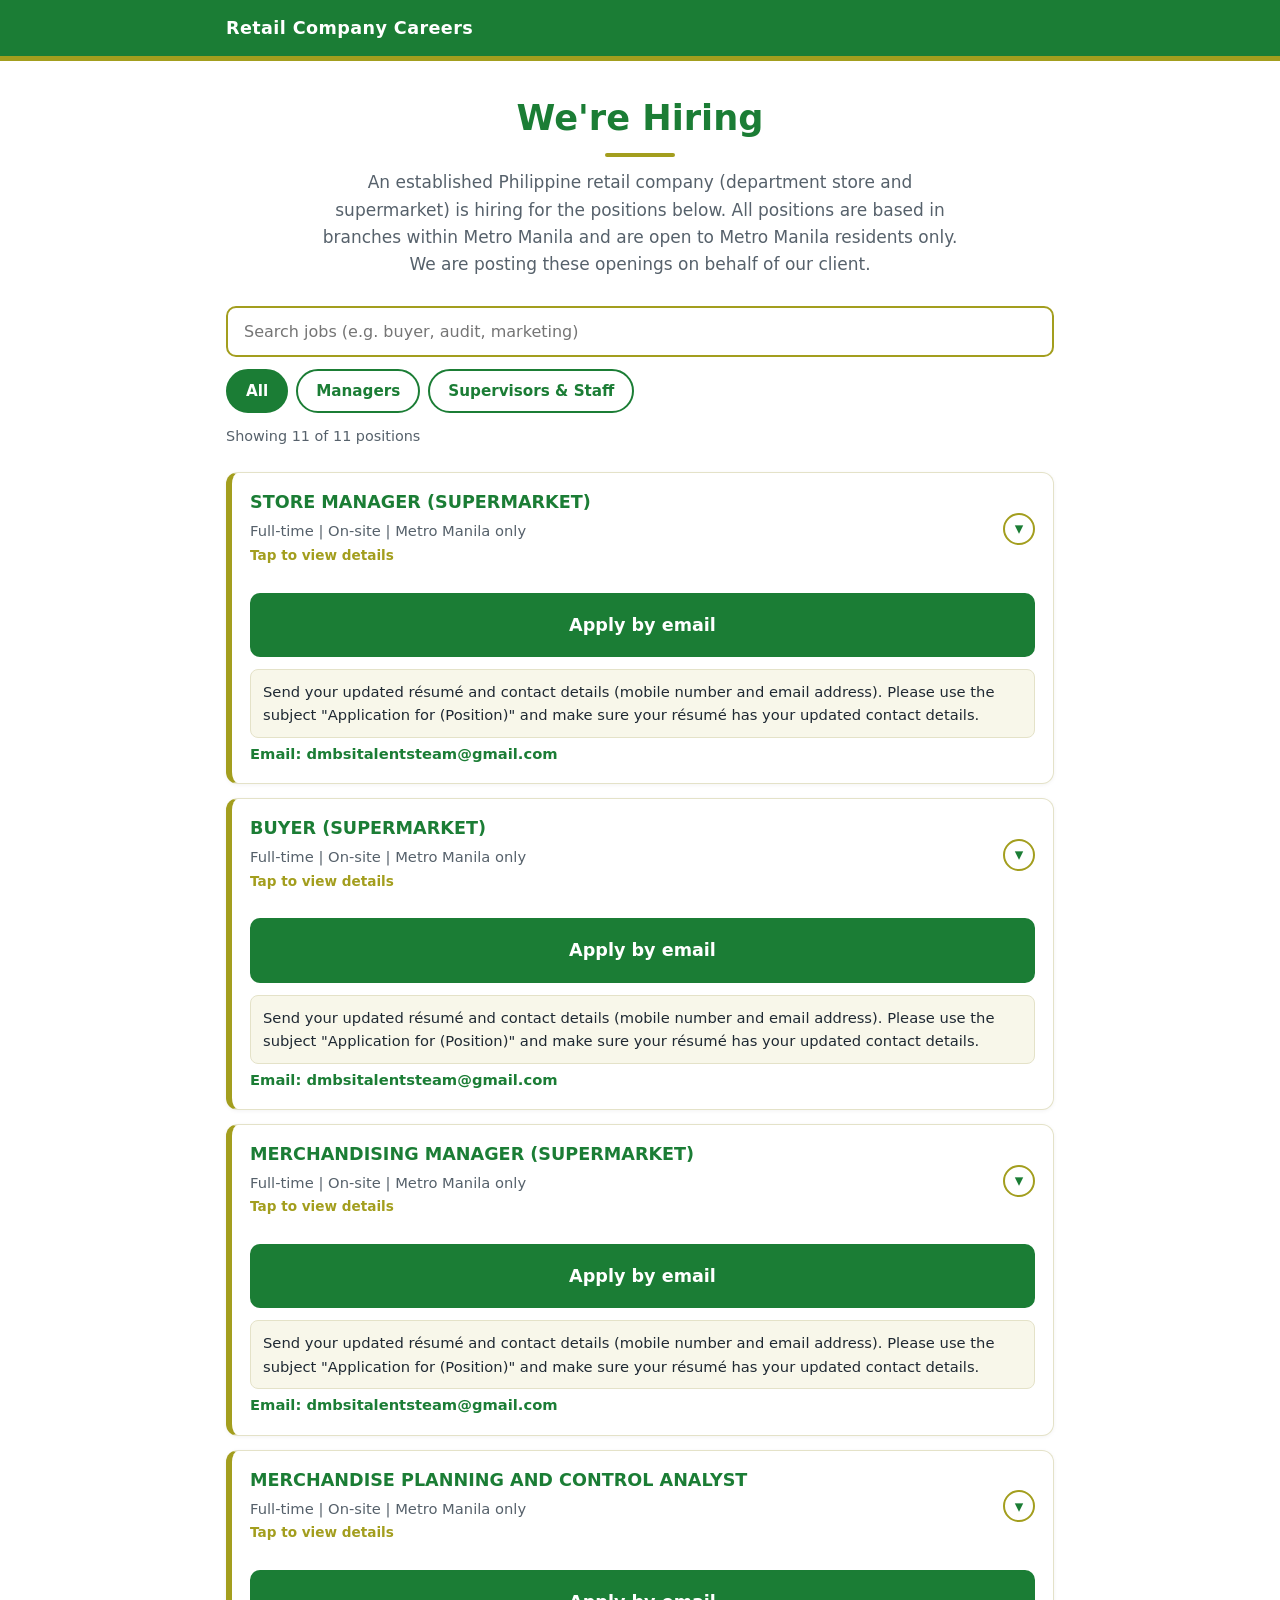
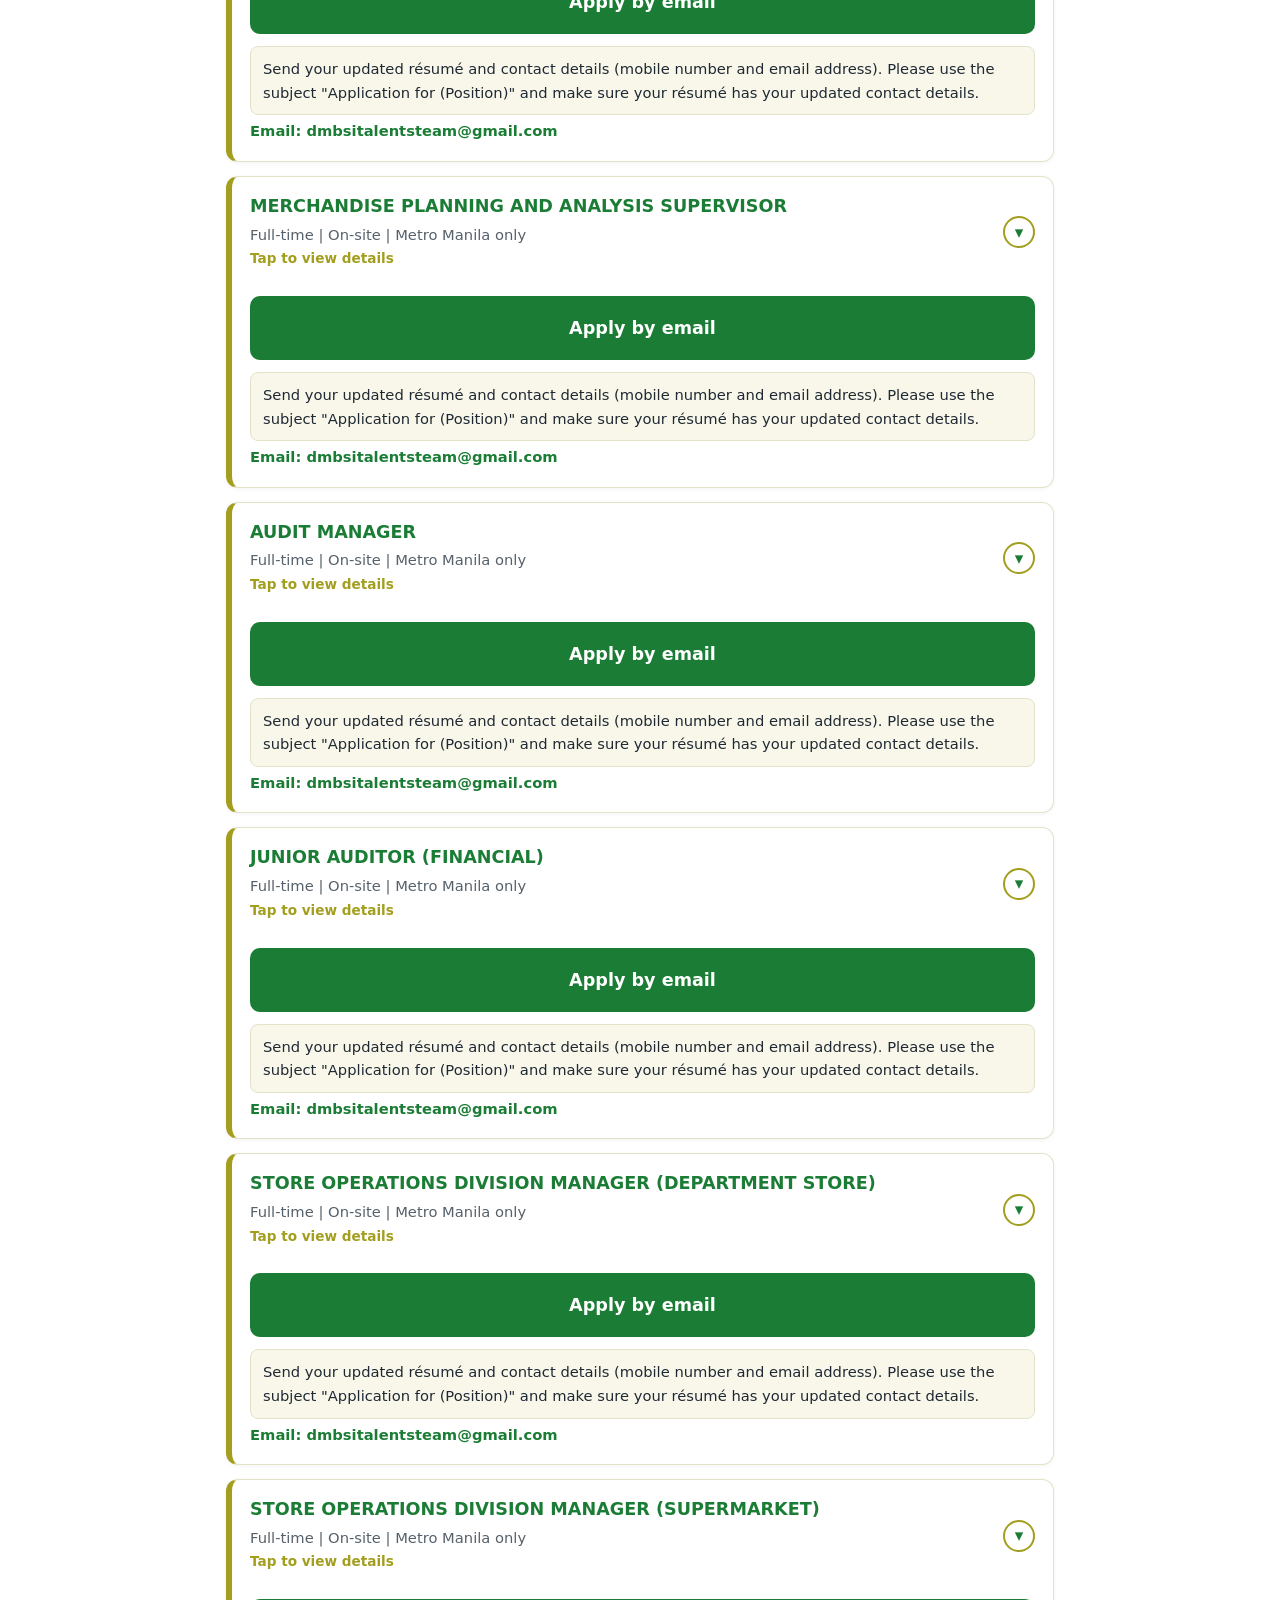
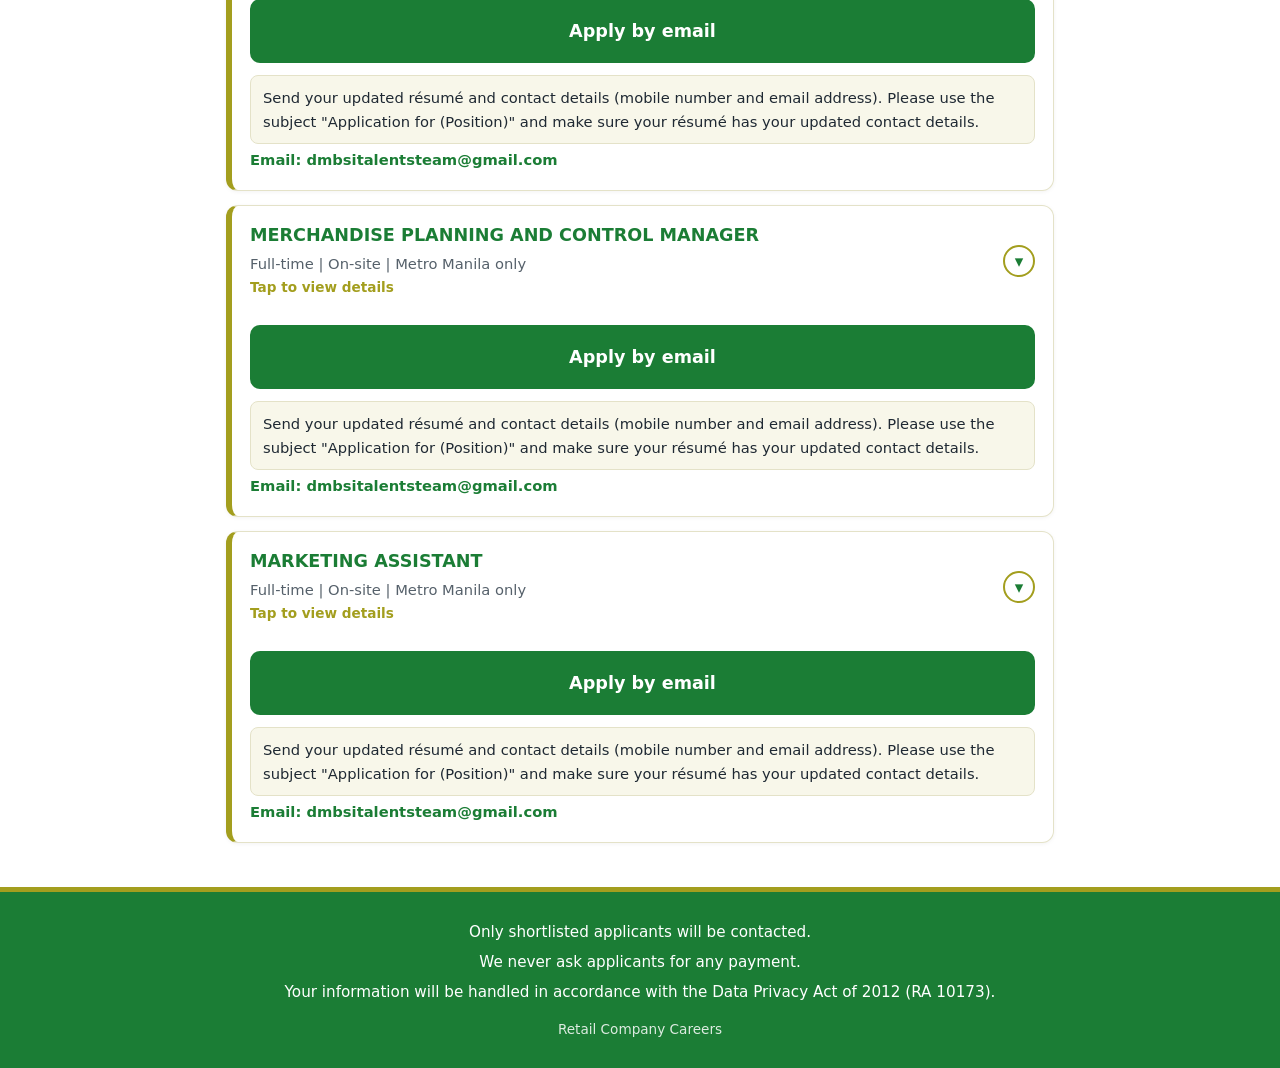
==== commit b9ad3194: "Add files via upload" ====
--- a/index.html
+++ b/index.html
@@ -3,16 +3,15 @@
 <head>
   <meta charset="UTF-8">
   <meta name="viewport" content="width=device-width, initial-scale=1">
-  <title>Job Openings – Retail Careers in Metro Manila</title>
-  <meta name="description" content="Job openings in Metro Manila at an established Philippine retail company (department store and supermarket): store operations, buying, merchandising, planning and audit roles.">
-  <link rel="canonical" href="https://dmbsi.github.io/Careers/">
+  <title>Retail Company Careers – Job Openings in Metro Manila</title>
+  <meta name="description" content="An established Philippine retail company (department store and supermarket) is hiring in Metro Manila. View openings and apply by email.">
   <meta property="og:type" content="website">
   <meta property="og:title" content="Job Openings – Retail Careers in Metro Manila">
-  <meta property="og:description" content="An established Philippine retail company is hiring store, merchandising, buying and audit professionals. Send your résumé by email with the subject Application for (Position).">
+  <meta property="og:description" content="An established Philippine retail company is hiring store, merchandising, buying, audit and marketing professionals. View openings and apply by email.">
   <meta property="og:url" content="https://dmbsi.github.io/Careers/">
   <meta name="twitter:card" content="summary">
   <meta name="twitter:title" content="Job Openings – Retail Careers in Metro Manila">
-  <meta name="twitter:description" content="An established Philippine retail company is hiring store, merchandising, buying and audit professionals. Send your résumé by email with the subject Application for (Position).">
+  <meta name="twitter:description" content="An established Philippine retail company is hiring store, merchandising, buying, audit and marketing professionals. View openings and apply by email.">
   <style>
     :root {
       --green: #1B7D35;
@@ -39,9 +38,8 @@
     /* Top bar */
     .topbar { background: var(--green); color: #fff; border-bottom: 5px solid var(--gold); }
     .topbar .wrap { padding-top: 14px; padding-bottom: 14px; font-weight: 700; font-size: 1.1rem; letter-spacing: .4px; }
-    .topbar a { color: #fff; text-decoration: none; }
-
-    /* Hero */
+
+    /* Header */
     .hero { text-align: center; padding: 36px 0 18px; }
     .hero h1 { color: var(--green); font-size: 2.2rem; line-height: 1.2; margin: 0 0 12px; }
     .hero h1::after {
@@ -77,18 +75,16 @@
       border-radius: 12px; margin: 14px 0; background: #fff;
       box-shadow: 0 1px 4px rgba(0,0,0,.05);
     }
-    .card[hidden] { display: none; }
     .card.open { border-left-color: var(--green); }
     .card-toggle {
       width: 100%; display: flex; align-items: center; justify-content: space-between; gap: 12px;
       padding: 18px; background: none; border: 0; text-align: left; cursor: pointer;
       font: inherit; color: inherit; border-radius: 12px;
     }
-    .card-title, .job-title {
-      color: var(--green); font-weight: 700; margin: 0; line-height: 1.35;
+    .card-title {
+      color: var(--green); font-size: 1.1rem; font-weight: 700; margin: 0; line-height: 1.35;
       text-transform: uppercase;
     }
-    .card-title { font-size: 1.1rem; }
     .meta { color: var(--muted); font-size: .92rem; margin-top: 4px; }
     .hint { color: var(--gold); font-size: .85rem; font-weight: 600; margin-top: 2px; }
     .chev {
@@ -98,56 +94,31 @@
       font-weight: 700; transition: transform .2s;
     }
     .card.open .chev { transform: rotate(180deg); }
-    .card .details { padding: 0 18px 4px; }
+    .details { padding: 0 18px 4px; }
     .details[hidden] { display: none; }
     .intro { margin: 0 0 6px; }
-    .details h3, .details h2 {
+    .details h3 {
       color: var(--green); font-size: 1rem; margin: 18px 0 6px;
       display: inline-block; border-bottom: 3px solid var(--gold); padding-bottom: 2px;
     }
     .details ul { margin: 6px 0 0; padding-left: 22px; }
     .details li { margin-bottom: 6px; }
-    .page-link { margin: 14px 0 0; font-size: .92rem; }
-    .page-link a, .back a { color: var(--green); font-weight: 600; }
-
-    .card .apply { padding: 8px 18px 18px; }
-    .apply .btn { margin-top: 4px; }
-    .apply-note { margin: 12px 0 4px; }
-    .apply-address { font-size: .92rem; font-weight: 600; color: var(--green); margin: 0; word-break: break-all; }
-
-    /* How to apply box */
-    .how-to-apply {
-      border: 2px solid var(--gold); border-radius: 12px; background: var(--gold-soft);
-      padding: 14px 18px; margin: 6px 0 18px;
-    }
-    .how-to-apply h2 { color: var(--green); font-size: 1.1rem; margin: 0 0 6px; }
-    .how-to-apply p { margin: 0 0 6px; }
+
+    /* Apply */
+    .apply { padding: 8px 18px 18px; }
+    .btn {
+      display: block; text-align: center; text-decoration: none;
+      padding: 16px 18px; border-radius: 10px; font-weight: 700; font-size: 1.1rem;
+    }
+    .btn-email { background: var(--green); color: #fff; border: 2px solid var(--green); }
+    .btn-email:hover { background: var(--green-dark); border-color: var(--green-dark); }
     .apply-note {
       background: var(--gold-soft); border: 1px solid var(--line); border-radius: 8px;
-      padding: 10px 12px; font-size: .92rem; color: var(--text);
-    }
-    .btn {
-      display: block; text-align: center; text-decoration: none;
-      padding: 15px 18px; border-radius: 10px; font-weight: 700; font-size: 1.05rem;
-    }
-    .btn-email { background: var(--green); color: #fff; border: 2px solid var(--green); }
-    .btn-email:hover { background: var(--green-dark); border-color: var(--green-dark); }
+      padding: 10px 12px; font-size: .92rem; margin: 12px 0 4px;
+    }
+    .apply-address { font-size: .92rem; font-weight: 600; color: var(--green); margin: 0; word-break: break-all; }
 
     .empty { text-align: center; color: var(--muted); padding: 30px 0; }
-
-    /* Single job page */
-    .back { margin: 20px 0 0; font-size: .95rem; }
-    .job-page {
-      border: 1px solid var(--line); border-left: 6px solid var(--green);
-      border-radius: 12px; padding: 22px 18px; margin: 14px 0 30px;
-      box-shadow: 0 1px 4px rgba(0,0,0,.05);
-    }
-    .job-title { font-size: 1.5rem; }
-    .posting-note { color: var(--muted); font-size: .95rem; margin: 10px 0 4px; }
-    .job-page .apply-heading {
-      color: var(--green); font-size: 1rem; margin: 24px 0 6px;
-      display: inline-block; border-bottom: 3px solid var(--gold); padding-bottom: 2px;
-    }
 
     /* Footer */
     footer { background: var(--green); color: #fff; border-top: 5px solid var(--gold); }
@@ -157,23 +128,14 @@
 
     @media (max-width: 480px) {
       .hero h1 { font-size: 1.8rem; }
-      .job-title { font-size: 1.3rem; }
       body { font-size: 16px; }
     }
   </style>
-  <script type="application/ld+json">
-{
-  "@context": "https://schema.org",
-  "@type": "WebSite",
-  "name": "Retail Company Careers",
-  "url": "https://dmbsi.github.io/Careers/"
-}
-  </script>
 </head>
 <body>
 
   <div class="topbar">
-    <div class="wrap"><a href="./">Retail Company Careers</a></div>
+    <div class="wrap">Retail Company Careers</div>
   </div>
 
   <main class="wrap">
@@ -182,416 +144,19 @@
       <p>An established Philippine retail company (department store and supermarket) is hiring for the positions below. All positions are based in branches within Metro Manila and are open to Metro Manila residents only. We are posting these openings on behalf of our client.</p>
     </section>
 
-    <section class="how-to-apply" aria-labelledby="how-to-apply-title">
-      <h2 id="how-to-apply-title">How to apply</h2>
-      <p>Send your résumé by email with the subject &quot;Application for (Position)&quot;. Please make sure your résumé has your updated contact details – mobile number and email address.</p>
-      <p class="apply-address">Email: dmbsitalentsteam@gmail.com</p>
-    </section>
-
     <section class="controls" aria-label="Search and filter jobs">
       <label for="search" class="sr-only">Search jobs</label>
-      <input id="search" class="search" type="search" placeholder="Search jobs (e.g. buyer, audit, supermarket)" autocomplete="off">
+      <input id="search" class="search" type="search" placeholder="Search jobs (e.g. buyer, audit, marketing)" autocomplete="off">
       <div class="filters" role="group" aria-label="Filter jobs">
         <button class="filter active" type="button" data-filter="all">All</button>
         <button class="filter" type="button" data-filter="managers">Managers</button>
         <button class="filter" type="button" data-filter="staff">Supervisors &amp; Staff</button>
       </div>
-      <p class="count" id="count" aria-live="polite">Showing 10 of 10 positions</p>
+      <p class="count" id="count" aria-live="polite"></p>
     </section>
 
     <section class="jobs" id="jobs" aria-label="Job openings">
-      <article class="card" data-manager="1">
-        <button class="card-toggle" type="button" aria-expanded="false" aria-controls="job-details-0">
-          <div>
-            <h2 class="card-title">Store Manager (Supermarket)</h2>
-            <div class="meta">Full-time | On-site | Metro Manila only</div>
-            <div class="hint">Tap to view details</div>
-          </div>
-          <span class="chev" aria-hidden="true">▾</span>
-        </button>
-        <div class="details" id="job-details-0" hidden>
-          <p class="intro">An established Philippine retail company is looking for a Supermarket Store Manager to lead its store team and drive sales, efficiency and customer service.</p>
-          <h3>What you'll do</h3>
-          <ul>
-            <li>Drive store sales to meet or beat daily, weekly and monthly targets</li>
-            <li>Manage the store budget and control costs such as payroll, utilities and supplies</li>
-            <li>Oversee stock levels, ordering and receiving to avoid out-of-stocks and reduce losses from theft, spoilage or errors</li>
-            <li>Keep the store clean, organized and well-merchandised, with promo displays set up on time and correct prices</li>
-            <li>Hire, train, schedule, coach and evaluate store staff and supervisors</li>
-            <li>Handle escalated customer concerns and keep checkout lines moving during peak hours</li>
-            <li>Coordinate with buyers, suppliers, concessionaires, security and maintenance for smooth daily operations</li>
-            <li>Canvass and monitor competitors&#x27; prices, promos and product offerings regularly, and report findings so pricing stays competitive</li>
-          </ul>
-          <h3>What we're looking for</h3>
-          <ul>
-            <li>A bachelor&#x27;s degree in Business Administration, Retail Management, Marketing or a related field</li>
-            <li>At least 3–5 years of managerial or supervisory experience in retail, preferably in a supermarket or grocery</li>
-            <li>A proven record of meeting sales goals, managing budgets and reducing shrinkage</li>
-            <li>Strong leadership, coaching and conflict-resolution skills</li>
-            <li>Working knowledge of POS and inventory systems, and MS Office (Excel, Word, Outlook)</li>
-            <li>Knowledge of food safety standards (HACCP) is an advantage</li>
-            <li>Willing to work weekends, evenings and holidays, and to be assigned to any of our branches within Metro Manila</li>
-          </ul>
-          <p class="page-link"><a href="jobs/store-manager-supermarket.html">Open the full job page</a></p>
-        </div>
-        <div class="apply">
-          <a class="btn btn-email" href="mailto:dmbsitalentsteam@gmail.com?subject=Application%20for%20Store%20Manager%20%28Supermarket%29">Apply by email</a>
-          <p class="apply-note">Send your résumé by email with the subject &quot;Application for (Position)&quot;. Please make sure your résumé has your updated contact details – mobile number and email address.</p>
-          <p class="apply-address">Email: dmbsitalentsteam@gmail.com</p>
-        </div>
-      </article>
-      <article class="card" data-manager="0">
-        <button class="card-toggle" type="button" aria-expanded="false" aria-controls="job-details-1">
-          <div>
-            <h2 class="card-title">Buyer (Supermarket)</h2>
-            <div class="meta">Full-time | On-site | Metro Manila only</div>
-            <div class="hint">Tap to view details</div>
-          </div>
-          <span class="chev" aria-hidden="true">▾</span>
-        </button>
-        <div class="details" id="job-details-1" hidden>
-          <p class="intro">An established Philippine retail company is looking for a Supermarket Buyer to handle purchasing for an assigned product category and keep its product mix competitive. The category will be assigned based on your experience.</p>
-          <h3>What you'll do</h3>
-          <ul>
-            <li>Select and buy products for an assigned supermarket category (e.g. Fresh, Dry Grocery, Frozen/Chilled, Beverages, Personal Care or Household) based on trends, customer demand and market checks</li>
-            <li>Negotiate with suppliers on cost, payment terms, returns of bad orders, listing fees and rebates</li>
-            <li>Manage the purchasing budget and stock levels to avoid out-of-stocks, overstocking and expired goods</li>
-            <li>Set retail prices to meet margin targets while staying competitive</li>
-            <li>Plan supplier-funded promotions, flyer items and seasonal buying</li>
-            <li>Monitor supplier performance (fill rate, on-time delivery, quality)</li>
-            <li>Coordinate with store operations, warehouse, marketing and finance</li>
-          </ul>
-          <h3>What we're looking for</h3>
-          <ul>
-            <li>A bachelor&#x27;s degree in Business Administration, Marketing, Supply Chain Management or Economics</li>
-            <li>At least 2–3 years in retail purchasing, procurement or merchandising, preferably in a supermarket or FMCG (fast-moving consumer goods) company; experience in any grocery or non-food category is welcome</li>
-            <li>A proven record of successful supplier negotiations</li>
-            <li>Advanced Excel skills (VLOOKUP, pivot tables) for sales and margin analysis</li>
-            <li>Good knowledge of local consumer preferences and seasonal trends</li>
-            <li>High integrity in dealing with suppliers</li>
-            <li>Willing to be assigned to any of our branches or offices within Metro Manila</li>
-          </ul>
-          <p class="page-link"><a href="jobs/buyer-supermarket.html">Open the full job page</a></p>
-        </div>
-        <div class="apply">
-          <a class="btn btn-email" href="mailto:dmbsitalentsteam@gmail.com?subject=Application%20for%20Buyer%20%28Supermarket%29">Apply by email</a>
-          <p class="apply-note">Send your résumé by email with the subject &quot;Application for (Position)&quot;. Please make sure your résumé has your updated contact details – mobile number and email address.</p>
-          <p class="apply-address">Email: dmbsitalentsteam@gmail.com</p>
-        </div>
-      </article>
-      <article class="card" data-manager="1">
-        <button class="card-toggle" type="button" aria-expanded="false" aria-controls="job-details-2">
-          <div>
-            <h2 class="card-title">Merchandising Manager (Supermarket)</h2>
-            <div class="meta">Full-time | On-site | Metro Manila only</div>
-            <div class="hint">Tap to view details</div>
-          </div>
-          <span class="chev" aria-hidden="true">▾</span>
-        </button>
-        <div class="details" id="job-details-2" hidden>
-          <p class="intro">An established Philippine retail company is looking for a Merchandising Manager to lead its supermarket merchandising and keep it competitive.</p>
-          <h3>What you'll do</h3>
-          <ul>
-            <li>Build and carry out the merchandising strategy across all supermarket categories (Fresh, Dry Grocery, Non-Food, Personal Care)</li>
-            <li>Manage category performance: sales, gross margin, inventory turnover and the product assortment</li>
-            <li>Set competitive prices and plan promotions and seasonal campaigns</li>
-            <li>Approve planograms and oversee shelf space, displays and in-store presentation</li>
-            <li>Work with buying, warehouse and store teams to keep shelves stocked, rotate stock and reduce waste</li>
-            <li>Negotiate trading terms, rebates and listing fees with suppliers</li>
-            <li>Lead and train buyers and store merchandising teams</li>
-          </ul>
-          <h3>What we're looking for</h3>
-          <ul>
-            <li>A bachelor&#x27;s degree in Business Administration, Marketing, Economics, Supply Chain Management or a related field. An MBA or a retail or procurement certification is a plus.</li>
-            <li>At least 5–7 years in retail or FMCG, including 2–3 years as a supervisor or manager (for example Senior Buyer, Category Manager or Assistant Merchandising Manager)</li>
-            <li>A record of growing sales and margins in supermarket categories</li>
-            <li>Strong Excel skills (pivot tables, VLOOKUP) and experience with ERP or POS systems</li>
-            <li>Strong negotiation and communication skills, and high integrity</li>
-            <li>Willing to visit stores and check competitors regularly, and to work longer hours during inventory counts and peak seasons</li>
-            <li>Willing to be assigned to any of our branches or offices within Metro Manila</li>
-          </ul>
-          <p class="page-link"><a href="jobs/merchandising-manager-supermarket.html">Open the full job page</a></p>
-        </div>
-        <div class="apply">
-          <a class="btn btn-email" href="mailto:dmbsitalentsteam@gmail.com?subject=Application%20for%20Merchandising%20Manager%20%28Supermarket%29">Apply by email</a>
-          <p class="apply-note">Send your résumé by email with the subject &quot;Application for (Position)&quot;. Please make sure your résumé has your updated contact details – mobile number and email address.</p>
-          <p class="apply-address">Email: dmbsitalentsteam@gmail.com</p>
-        </div>
-      </article>
-      <article class="card" data-manager="0">
-        <button class="card-toggle" type="button" aria-expanded="false" aria-controls="job-details-3">
-          <div>
-            <h2 class="card-title">Merchandise Planning and Control Analyst</h2>
-            <div class="meta">Full-time | On-site | Metro Manila only</div>
-            <div class="hint">Tap to view details</div>
-          </div>
-          <span class="chev" aria-hidden="true">▾</span>
-        </button>
-        <div class="details" id="job-details-3" hidden>
-          <p class="intro">An established Philippine retail company (department store and supermarket) is looking for a Merchandise Planning and Control Analyst to prepare, monitor and analyze sales, purchase budgets and inventory levels.</p>
-          <h3>What you'll do</h3>
-          <ul>
-            <li>Prepare sales and purchase budgets per department and classification, using growth, industry and inflation data</li>
-            <li>Compute average stock, monthly stock and planned markdowns</li>
-            <li>Monitor sales, purchases, markdowns and open orders per store against the merchandise plan</li>
-            <li>Analyze monthly sales and inventory reports and recommend inventory adjustments</li>
-            <li>Compute economic order quantity (EOQ), re-order points and cost standards</li>
-            <li>Evaluate how well promotions perform, working with the marketing team</li>
-            <li>Maintain historical sales, purchase and markdown records</li>
-          </ul>
-          <h3>What we're looking for</h3>
-          <ul>
-            <li>A bachelor&#x27;s degree in Business Administration, Accounting, Management, Economics, Statistics or a related field</li>
-            <li>1–3 years in merchandise planning, inventory control, budgeting or sales analysis, preferably in retail (fresh graduates with strong analytical skills are welcome to apply)</li>
-            <li>Advanced Excel skills (pivot tables, lookups, formulas)</li>
-            <li>Good understanding of inventory concepts such as stock-to-sales, markdowns, EOQ and re-order points</li>
-            <li>Detail-oriented and accurate with numbers</li>
-            <li>High integrity in handling confidential data</li>
-            <li>Willing to be assigned to any of our branches or offices within Metro Manila</li>
-          </ul>
-          <p class="page-link"><a href="jobs/merchandise-planning-and-control-analyst.html">Open the full job page</a></p>
-        </div>
-        <div class="apply">
-          <a class="btn btn-email" href="mailto:dmbsitalentsteam@gmail.com?subject=Application%20for%20Merchandise%20Planning%20and%20Control%20Analyst">Apply by email</a>
-          <p class="apply-note">Send your résumé by email with the subject &quot;Application for (Position)&quot;. Please make sure your résumé has your updated contact details – mobile number and email address.</p>
-          <p class="apply-address">Email: dmbsitalentsteam@gmail.com</p>
-        </div>
-      </article>
-      <article class="card" data-manager="0">
-        <button class="card-toggle" type="button" aria-expanded="false" aria-controls="job-details-4">
-          <div>
-            <h2 class="card-title">Merchandise Planning and Analysis Supervisor</h2>
-            <div class="meta">Full-time | On-site | Metro Manila only</div>
-            <div class="hint">Tap to view details</div>
-          </div>
-          <span class="chev" aria-hidden="true">▾</span>
-        </button>
-        <div class="details" id="job-details-4" hidden>
-          <p class="intro">An established Philippine retail company (department store and supermarket) is looking for a Merchandise Planning and Analysis Supervisor to keep sales, purchases and inventory in balance.</p>
-          <h3>What you'll do</h3>
-          <ul>
-            <li>Monitor sales, purchase budgets and inventory levels across merchandising departments</li>
-            <li>Check planned sales, purchases, markdowns, monthly and average stocks, and initial gross margins for accuracy</li>
-            <li>Prepare quarterly, semi-annual and yearly sales reviews for management</li>
-            <li>Prepare monthly concessionaire analysis reports</li>
-            <li>Oversee physical inventory taking</li>
-            <li>Keep historical sales, purchase and inventory data, and follow up system-generated reports</li>
-            <li>Lead, schedule, train and evaluate a team of analysts</li>
-          </ul>
-          <h3>What we're looking for</h3>
-          <ul>
-            <li>A bachelor&#x27;s degree in Business Administration, Accounting, Management, Statistics or a related field</li>
-            <li>At least 3 years in merchandise planning, inventory control or sales analysis in retail, with at least 1 year in a supervisory role</li>
-            <li>Strong skills with numbers and good knowledge of retail metrics (sell-through, stock-to-sales, gross margin)</li>
-            <li>Advanced Excel skills (pivot tables, lookups); experience with retail/ERP systems is a plus</li>
-            <li>Good at coordinating with buyers and merchandising teams</li>
-            <li>Detail-oriented, with high integrity in handling confidential data</li>
-            <li>Willing to be assigned to any of our branches or offices within Metro Manila</li>
-          </ul>
-          <p class="page-link"><a href="jobs/merchandise-planning-and-analysis-supervisor.html">Open the full job page</a></p>
-        </div>
-        <div class="apply">
-          <a class="btn btn-email" href="mailto:dmbsitalentsteam@gmail.com?subject=Application%20for%20Merchandise%20Planning%20and%20Analysis%20Supervisor">Apply by email</a>
-          <p class="apply-note">Send your résumé by email with the subject &quot;Application for (Position)&quot;. Please make sure your résumé has your updated contact details – mobile number and email address.</p>
-          <p class="apply-address">Email: dmbsitalentsteam@gmail.com</p>
-        </div>
-      </article>
-      <article class="card" data-manager="1">
-        <button class="card-toggle" type="button" aria-expanded="false" aria-controls="job-details-5">
-          <div>
-            <h2 class="card-title">Audit Manager</h2>
-            <div class="meta">Full-time | On-site | Metro Manila only</div>
-            <div class="hint">Tap to view details</div>
-          </div>
-          <span class="chev" aria-hidden="true">▾</span>
-        </button>
-        <div class="details" id="job-details-5" hidden>
-          <p class="intro">An established Philippine retail company (department store and supermarket) is looking for an Audit Manager to lead its internal audit team, plan and oversee financial and operational audits across the main office and branches, and report findings to management.</p>
-          <h3>What you'll do</h3>
-          <ul>
-            <li>Design and update audit programs, and prepare the annual audit plan and interim audit schedules</li>
-            <li>Lead and supervise the Financial and Operations Audit Supervisors and Junior Auditors, and review their working papers</li>
-            <li>Review internal controls and recommend improvements to systems and procedures</li>
-            <li>Conduct branch audits covering cash/POS, inventory counts, shrinkage and concessionaire accounts</li>
-            <li>Test compliance with company policies and procedures</li>
-            <li>Prepare and present audit reports to management</li>
-            <li>Manage the department budget, staff schedules, performance reviews and training</li>
-            <li>Coordinate with other department heads and attend management meetings</li>
-          </ul>
-          <h3>What we're looking for</h3>
-          <ul>
-            <li>A bachelor&#x27;s degree in Accountancy, Finance or a related field; CPA preferred (CIA is a plus)</li>
-            <li>At least 5 years of internal or external audit experience, including 2+ years supervising auditors</li>
-            <li>Audit experience in retail, a department store or a supermarket is a strong advantage</li>
-            <li>Strong knowledge of internal controls and cash and inventory audit procedures</li>
-            <li>Good leadership, communication and report-writing skills</li>
-            <li>Willing to work on-site and travel to branches within Metro Manila as needed</li>
-          </ul>
-          <p class="page-link"><a href="jobs/audit-manager.html">Open the full job page</a></p>
-        </div>
-        <div class="apply">
-          <a class="btn btn-email" href="mailto:dmbsitalentsteam@gmail.com?subject=Application%20for%20Audit%20Manager">Apply by email</a>
-          <p class="apply-note">Send your résumé by email with the subject &quot;Application for (Position)&quot;. Please make sure your résumé has your updated contact details – mobile number and email address.</p>
-          <p class="apply-address">Email: dmbsitalentsteam@gmail.com</p>
-        </div>
-      </article>
-      <article class="card" data-manager="0">
-        <button class="card-toggle" type="button" aria-expanded="false" aria-controls="job-details-6">
-          <div>
-            <h2 class="card-title">Junior Auditor (Financial)</h2>
-            <div class="meta">Full-time | On-site | Metro Manila only</div>
-            <div class="hint">Tap to view details</div>
-          </div>
-          <span class="chev" aria-hidden="true">▾</span>
-        </button>
-        <div class="details" id="job-details-6" hidden>
-          <p class="intro">An established Philippine retail company (department store and supermarket) is looking for a detail-oriented Junior Auditor to help protect company assets and keep financial records accurate across its stores.</p>
-          <h3>What you'll do</h3>
-          <ul>
-            <li>Conduct surprise cash counts of cashier funds, POS/cash-in-drawer, sales for deposit, and disbursement and collection funds</li>
-            <li>Check accounting and financial data through reconciliations, vouching and review of books and records</li>
-            <li>Test compliance with company financial policies, memos and procedures</li>
-            <li>Audit accounting, finance, cashiering, and credit and collection operations</li>
-            <li>Take part in inventory and fixed asset counts to confirm assets exist and are kept safe</li>
-            <li>Prepare audit findings and reports for the Audit Supervisor</li>
-            <li>Help draft audit programs and recommend process improvements</li>
-            <li>Coordinate with department managers, branch staff and fellow auditors</li>
-          </ul>
-          <h3>What we're looking for</h3>
-          <ul>
-            <li>A bachelor&#x27;s degree in Accountancy or a related accounting course; CPA or board passer is a plus</li>
-            <li>0–2 years of experience in audit, accounting or cashiering; retail, department store or supermarket experience is an advantage</li>
-            <li>Fresh graduates with audit-related OJT are welcome to apply</li>
-            <li>Honest, organized and detail-oriented</li>
-            <li>Good MS Excel skills</li>
-            <li>Willing to travel to different branches within Metro Manila</li>
-          </ul>
-          <p class="page-link"><a href="jobs/junior-auditor-financial.html">Open the full job page</a></p>
-        </div>
-        <div class="apply">
-          <a class="btn btn-email" href="mailto:dmbsitalentsteam@gmail.com?subject=Application%20for%20Junior%20Auditor%20%28Financial%29">Apply by email</a>
-          <p class="apply-note">Send your résumé by email with the subject &quot;Application for (Position)&quot;. Please make sure your résumé has your updated contact details – mobile number and email address.</p>
-          <p class="apply-address">Email: dmbsitalentsteam@gmail.com</p>
-        </div>
-      </article>
-      <article class="card" data-manager="1">
-        <button class="card-toggle" type="button" aria-expanded="false" aria-controls="job-details-7">
-          <div>
-            <h2 class="card-title">Store Operations Division Manager (Department Store)</h2>
-            <div class="meta">Full-time | On-site | Metro Manila only</div>
-            <div class="hint">Tap to view details</div>
-          </div>
-          <span class="chev" aria-hidden="true">▾</span>
-        </button>
-        <div class="details" id="job-details-7" hidden>
-          <p class="intro">An established Philippine retail company is looking for a Store Operations Division Manager to lead its department store operations, including the selling floors, warehouse/receiving and counter (cashiering) teams, with the goal of hitting sales targets, giving excellent customer service and keeping costs low.</p>
-          <h3>What you'll do</h3>
-          <ul>
-            <li>Lead department store managers, the traffic (warehouse/receiving) manager and counter managers across the division</li>
-            <li>Drive sales and excellent customer service, handle escalated complaints, and monitor each store&#x27;s sales performance</li>
-            <li>Improve store layout, displays, promotions, selling skills and product knowledge with the merchandising, store design and training teams</li>
-            <li>Oversee receiving, tagging, warehouse space and stock requisitions (FIFO) to reduce losses and keep inventory at the right level</li>
-            <li>Manage counter/cashiering operations, including staff scheduling, supplies, POS machines and the safekeeping of cash and gift cheques</li>
-            <li>Prepare and control the division budget, work with leasing on concessionaire matters, and improve policies and procedures</li>
-            <li>Hire, train, evaluate and develop managers and supervisors, and keep discipline and morale high</li>
-          </ul>
-          <h3>What we're looking for</h3>
-          <ul>
-            <li>A bachelor&#x27;s degree in Business Administration, Management, Retail Management or a related field; an MBA is a plus</li>
-            <li>At least 8–10 years of retail store operations experience, including 5+ years managing multiple stores or departments</li>
-            <li>Department store experience, including warehousing/receiving, cashiering and concessionaire management</li>
-            <li>A proven record of meeting sales targets, controlling expenses and reducing shrinkage</li>
-            <li>Good eye for visual merchandising, store layout and promotions</li>
-            <li>Strong leadership, decision-making and customer-service skills, and good knowledge of POS and inventory systems</li>
-            <li>Willing to work weekends and holidays, and to visit stores within Metro Manila regularly</li>
-          </ul>
-          <p class="page-link"><a href="jobs/store-operations-division-manager-department-store.html">Open the full job page</a></p>
-        </div>
-        <div class="apply">
-          <a class="btn btn-email" href="mailto:dmbsitalentsteam@gmail.com?subject=Application%20for%20Store%20Operations%20Division%20Manager%20%28Department%20Store%29">Apply by email</a>
-          <p class="apply-note">Send your résumé by email with the subject &quot;Application for (Position)&quot;. Please make sure your résumé has your updated contact details – mobile number and email address.</p>
-          <p class="apply-address">Email: dmbsitalentsteam@gmail.com</p>
-        </div>
-      </article>
-      <article class="card" data-manager="1">
-        <button class="card-toggle" type="button" aria-expanded="false" aria-controls="job-details-8">
-          <div>
-            <h2 class="card-title">Store Operations Division Manager (Supermarket)</h2>
-            <div class="meta">Full-time | On-site | Metro Manila only</div>
-            <div class="hint">Tap to view details</div>
-          </div>
-          <span class="chev" aria-hidden="true">▾</span>
-        </button>
-        <div class="details" id="job-details-8" hidden>
-          <p class="intro">An established Philippine retail company is looking for a Store Operations Division Manager to lead its supermarket operations, including the store, receiving/warehouse and checkout teams, with the goal of hitting sales targets, giving fast and friendly service and keeping costs and losses low.</p>
-          <h3>What you'll do</h3>
-          <ul>
-            <li>Lead supermarket store managers and the receiving/warehouse and checkout (counter) teams across the division</li>
-            <li>Drive sales and fast, courteous service, handle escalated complaints, and monitor each store&#x27;s sales performance</li>
-            <li>Oversee receiving, stocking and stock rotation (FIFO) of fresh, chilled and dry goods to reduce spoilage, expiry and shrinkage</li>
-            <li>Keep shelves full, displays neat and promotions on time, working with supermarket purchasing and merchandising</li>
-            <li>Manage checkout operations, including cashier scheduling, bagging supplies, POS machines and the safekeeping of cash</li>
-            <li>Prepare and control the division budget, and enforce food safety, sanitation and store standards</li>
-            <li>Hire, train, evaluate and develop managers and supervisors, and keep discipline and morale high</li>
-          </ul>
-          <h3>What we're looking for</h3>
-          <ul>
-            <li>A bachelor&#x27;s degree in Business Administration, Management, Retail Management or a related field; an MBA is a plus</li>
-            <li>At least 8–10 years of retail store operations experience, including 5+ years managing multiple supermarket or grocery stores</li>
-            <li>Hands-on experience with fresh/perishables handling, receiving and checkout operations</li>
-            <li>A proven record of meeting sales targets, controlling expenses and reducing shrinkage and spoilage</li>
-            <li>Knowledge of food safety and sanitation standards (e.g. HACCP) is an advantage</li>
-            <li>Strong leadership, decision-making and customer-service skills, and good knowledge of POS and inventory systems</li>
-            <li>Willing to work weekends and holidays, and to visit stores within Metro Manila regularly</li>
-          </ul>
-          <p class="page-link"><a href="jobs/store-operations-division-manager-supermarket.html">Open the full job page</a></p>
-        </div>
-        <div class="apply">
-          <a class="btn btn-email" href="mailto:dmbsitalentsteam@gmail.com?subject=Application%20for%20Store%20Operations%20Division%20Manager%20%28Supermarket%29">Apply by email</a>
-          <p class="apply-note">Send your résumé by email with the subject &quot;Application for (Position)&quot;. Please make sure your résumé has your updated contact details – mobile number and email address.</p>
-          <p class="apply-address">Email: dmbsitalentsteam@gmail.com</p>
-        </div>
-      </article>
-      <article class="card" data-manager="1">
-        <button class="card-toggle" type="button" aria-expanded="false" aria-controls="job-details-9">
-          <div>
-            <h2 class="card-title">Merchandise Planning and Control Manager</h2>
-            <div class="meta">Full-time | On-site | Metro Manila only</div>
-            <div class="hint">Tap to view details</div>
-          </div>
-          <span class="chev" aria-hidden="true">▾</span>
-        </button>
-        <div class="details" id="job-details-9" hidden>
-          <p class="intro">An established Philippine retail company (department store and supermarket) is looking for a Merchandise Planning and Control Manager to manage its Merchandise Planning and Control team and help the company reach its sales and profit goals.</p>
-          <h3>What you'll do</h3>
-          <ul>
-            <li>Lead the preparation of sales and purchase budgets per store, department and classification</li>
-            <li>Make sure purchase budgets match sales budgets and the company&#x27;s profit and gross margin targets</li>
-            <li>Work with merchandising, supermarket purchasing and operations, IT, accounting and top management on budgets, reports and inventory matters</li>
-            <li>Track actual purchases, markdowns, monthly stocks and gross margin against plan, and give timely reports to management</li>
-            <li>Analyze inventory adjustments and oversee the recording of supermarket inventory movements</li>
-            <li>Oversee physical inventory taking and the timely submission of monthly reports</li>
-            <li>Manage the Merchandise Planning and Control team (Merchandise Planning and Control officer, stock control supervisor, merchandising analysts and stock control clerks): assign and schedule work, train, coach and evaluate staff, and manage the department budget</li>
-          </ul>
-          <h3>What we're looking for</h3>
-          <ul>
-            <li>A bachelor&#x27;s degree in Business Administration, Accounting, Management, Economics, Statistics or a related field</li>
-            <li>At least 5–7 years in merchandise planning, inventory control or sales analysis in retail, including 2–3 years as a supervisor or manager</li>
-            <li>Strong knowledge of retail budgeting and metrics (open-to-buy, stock-to-sales, markdowns, gross margin)</li>
-            <li>Advanced Excel skills (pivot tables, lookups); experience with retail/ERP systems is a plus</li>
-            <li>Good at working with buyers, merchandising, IT and accounting/finance teams</li>
-            <li>Strong leadership and report-writing skills</li>
-            <li>Detail-oriented, with high integrity in handling confidential data</li>
-          </ul>
-          <p class="page-link"><a href="jobs/merchandise-planning-and-control-manager.html">Open the full job page</a></p>
-        </div>
-        <div class="apply">
-          <a class="btn btn-email" href="mailto:dmbsitalentsteam@gmail.com?subject=Application%20for%20Merchandise%20Planning%20and%20Control%20Manager">Apply by email</a>
-          <p class="apply-note">Send your résumé by email with the subject &quot;Application for (Position)&quot;. Please make sure your résumé has your updated contact details – mobile number and email address.</p>
-          <p class="apply-address">Email: dmbsitalentsteam@gmail.com</p>
-        </div>
-      </article>
-      <p class="empty" id="empty" hidden>No jobs match your search. Try another word or choose "All".</p>
+      <noscript><p class="empty">Please turn on JavaScript to see the job openings.</p></noscript>
     </section>
   </main>
 
@@ -605,56 +170,370 @@
   </footer>
 
   <script>
-    // Page logic: expand/collapse, search and filters. Nothing is saved or sent anywhere.
-    (function () {
-      document.querySelectorAll(".card-toggle").forEach(function (toggle) {
-        var card = toggle.closest(".card");
-        var details = document.getElementById(toggle.getAttribute("aria-controls"));
-        var hint = toggle.querySelector(".hint");
-        toggle.addEventListener("click", function () {
-          var open = details.hidden;
-          details.hidden = !open;
-          card.classList.toggle("open", open);
-          toggle.setAttribute("aria-expanded", open ? "true" : "false");
-          hint.textContent = open ? "Tap to hide details" : "Tap to view details";
-        });
+    // ===== SETTINGS =====
+    // Applications are by email only.
+    const APPLY_EMAIL = "dmbsitalentsteam@gmail.com";
+    const APPLY_TEXT = "Send your updated résumé and contact details (mobile number and email address). Please use the subject \"Application for (Position)\" and make sure your résumé has your updated contact details.";
+    const WORK_INFO = "Full-time | On-site | Metro Manila only";
+
+    // ===== JOBS =====
+    // Titles are typed in normal capitals; the page shows them in UPPERCASE.
+    // The email subject uses the title as typed here: "Application for <title>".
+    const JOBS = [
+      {
+        title: "Store Manager (Supermarket)",
+        intro: "An established Philippine retail company is looking for a Supermarket Store Manager to lead its store team and drive sales, efficiency and customer service.",
+        duties: [
+          "Drive store sales to meet or beat daily, weekly and monthly targets",
+          "Manage the store budget and control costs such as payroll, utilities and supplies",
+          "Oversee stock levels, ordering and receiving to avoid out-of-stocks and reduce losses from theft, spoilage or errors",
+          "Keep the store clean, organized and well-merchandised, with promo displays set up on time and correct prices",
+          "Hire, train, schedule, coach and evaluate store staff and supervisors",
+          "Handle escalated customer concerns and keep checkout lines moving during peak hours",
+          "Coordinate with buyers, suppliers, concessionaires, security and maintenance for smooth daily operations",
+          "Canvass and monitor competitors' prices, promos and product offerings regularly, and report findings so pricing stays competitive"
+        ],
+        quals: [
+          "A bachelor's degree in Business Administration, Retail Management, Marketing or a related field",
+          "At least 3–5 years of managerial or supervisory experience in retail, preferably in a supermarket or grocery",
+          "A proven record of meeting sales goals, managing budgets and reducing shrinkage",
+          "Strong leadership, coaching and conflict-resolution skills",
+          "Working knowledge of POS and inventory systems, and MS Office (Excel, Word, Outlook)",
+          "Knowledge of food safety standards (HACCP) is an advantage",
+          "Willing to work weekends, evenings and holidays, and to be assigned to any of our branches within Metro Manila"
+        ]
+      },
+      {
+        title: "Buyer (Supermarket)",
+        intro: "An established Philippine retail company is looking for a Supermarket Buyer to handle purchasing for an assigned product category and keep its product mix competitive. The category will be assigned based on your experience.",
+        duties: [
+          "Select and buy products for an assigned supermarket category (e.g. Fresh, Dry Grocery, Frozen/Chilled, Beverages, Personal Care or Household) based on trends, customer demand and market checks",
+          "Negotiate with suppliers on cost, payment terms, returns of bad orders, listing fees and rebates",
+          "Manage the purchasing budget and stock levels to avoid out-of-stocks, overstocking and expired goods",
+          "Set retail prices to meet margin targets while staying competitive",
+          "Plan supplier-funded promotions, flyer items and seasonal buying",
+          "Monitor supplier performance (fill rate, on-time delivery, quality)",
+          "Coordinate with store operations, warehouse, marketing and finance"
+        ],
+        quals: [
+          "A bachelor's degree in Business Administration, Marketing, Supply Chain Management or Economics",
+          "At least 2–3 years in retail purchasing, procurement or merchandising, preferably in a supermarket or FMCG (fast-moving consumer goods) company; experience in any grocery or non-food category is welcome",
+          "A proven record of successful supplier negotiations",
+          "Advanced Excel skills (VLOOKUP, pivot tables) for sales and margin analysis",
+          "Good knowledge of local consumer preferences and seasonal trends",
+          "High integrity in dealing with suppliers",
+          "Willing to be assigned to any of our branches within Metro Manila or offices within Metro Manila"
+        ]
+      },
+      {
+        title: "Merchandising Manager (Supermarket)",
+        intro: "An established Philippine retail company is looking for a Merchandising Manager to lead its supermarket merchandising and keep it competitive.",
+        duties: [
+          "Build and carry out the merchandising strategy across all supermarket categories (Fresh, Dry Grocery, Non-Food, Personal Care)",
+          "Manage category performance: sales, gross margin, inventory turnover and the product assortment",
+          "Set competitive prices and plan promotions and seasonal campaigns",
+          "Approve planograms and oversee shelf space, displays and in-store presentation",
+          "Work with buying, warehouse and store teams to keep shelves stocked, rotate stock and reduce waste",
+          "Negotiate trading terms, rebates and listing fees with suppliers",
+          "Lead and train buyers and store merchandising teams"
+        ],
+        quals: [
+          "A bachelor's degree in Business Administration, Marketing, Economics, Supply Chain Management or a related field. An MBA or a retail or procurement certification is a plus.",
+          "At least 5–7 years in retail or FMCG, including 2–3 years as a supervisor or manager (for example Senior Buyer, Category Manager or Assistant Merchandising Manager)",
+          "A record of growing sales and margins in supermarket categories",
+          "Strong Excel skills (pivot tables, VLOOKUP) and experience with ERP or POS systems",
+          "Strong negotiation and communication skills, and high integrity",
+          "Willing to visit stores and check competitors regularly, and to work longer hours during inventory counts and peak seasons",
+          "Willing to be assigned to any of our branches within Metro Manila or offices within Metro Manila"
+        ]
+      },
+      {
+        title: "Merchandise Planning and Control Analyst",
+        intro: "An established Philippine retail company (department store and supermarket) is looking for a Merchandise Planning and Control Analyst to prepare, monitor and analyze sales, purchase budgets and inventory levels.",
+        duties: [
+          "Prepare sales and purchase budgets per department and classification, using growth, industry and inflation data",
+          "Compute average stock, monthly stock and planned markdowns",
+          "Monitor sales, purchases, markdowns and open orders per store against the merchandise plan",
+          "Analyze monthly sales and inventory reports and recommend inventory adjustments",
+          "Compute economic order quantity (EOQ), re-order points and cost standards",
+          "Evaluate how well promotions perform, working with the marketing team",
+          "Maintain historical sales, purchase and markdown records"
+        ],
+        quals: [
+          "A bachelor's degree in Business Administration, Accounting, Management, Economics, Statistics or a related field",
+          "1–3 years in merchandise planning, inventory control, budgeting or sales analysis, preferably in retail (fresh graduates with strong analytical skills are welcome to apply)",
+          "Advanced Excel skills (pivot tables, lookups, formulas)",
+          "Good understanding of inventory concepts such as stock-to-sales, markdowns, EOQ and re-order points",
+          "Detail-oriented and accurate with numbers",
+          "High integrity in handling confidential data",
+          "Willing to be assigned to any of our branches within Metro Manila or offices within Metro Manila"
+        ]
+      },
+      {
+        title: "Merchandise Planning and Analysis Supervisor",
+        intro: "An established Philippine retail company (department store and supermarket) is looking for a Merchandise Planning and Analysis Supervisor to keep sales, purchases and inventory in balance.",
+        duties: [
+          "Monitor sales, purchase budgets and inventory levels across merchandising departments",
+          "Check planned sales, purchases, markdowns, monthly and average stocks, and initial gross margins for accuracy",
+          "Prepare quarterly, semi-annual and yearly sales reviews for management",
+          "Prepare monthly concessionaire analysis reports",
+          "Oversee physical inventory taking",
+          "Keep historical sales, purchase and inventory data, and follow up system-generated reports",
+          "Lead, schedule, train and evaluate a team of analysts"
+        ],
+        quals: [
+          "A bachelor's degree in Business Administration, Accounting, Management, Statistics or a related field",
+          "At least 3 years in merchandise planning, inventory control or sales analysis in retail, with at least 1 year in a supervisory role",
+          "Strong skills with numbers and good knowledge of retail metrics (sell-through, stock-to-sales, gross margin)",
+          "Advanced Excel skills (pivot tables, lookups); experience with retail/ERP systems is a plus",
+          "Good at coordinating with buyers and merchandising teams",
+          "Detail-oriented, with high integrity in handling confidential data",
+          "Willing to be assigned to any of our branches within Metro Manila or offices within Metro Manila"
+        ]
+      },
+      {
+        title: "Audit Manager",
+        intro: "An established Philippine retail company (department store and supermarket) is looking for an Audit Manager to lead its internal audit team, plan and oversee financial and operational audits across the main office and branches, and report findings to management.",
+        duties: [
+          "Design and update audit programs, and prepare the annual audit plan and interim audit schedules",
+          "Lead and supervise the Financial and Operations Audit Supervisors and Junior Auditors, and review their working papers",
+          "Review internal controls and recommend improvements to systems and procedures",
+          "Conduct branch audits covering cash/POS, inventory counts, shrinkage and concessionaire accounts",
+          "Test compliance with company policies and procedures",
+          "Prepare and present audit reports to management",
+          "Manage the department budget, staff schedules, performance reviews and training",
+          "Coordinate with other department heads and attend management meetings"
+        ],
+        quals: [
+          "A bachelor's degree in Accountancy, Finance or a related field; CPA preferred (CIA is a plus)",
+          "At least 5 years of internal or external audit experience, including 2+ years supervising auditors",
+          "Audit experience in retail, a department store or a supermarket is a strong advantage",
+          "Strong knowledge of internal controls and cash and inventory audit procedures",
+          "Good leadership, communication and report-writing skills",
+          "Willing to work on-site and travel to branches within Metro Manila as needed"
+        ]
+      },
+      {
+        title: "Junior Auditor (Financial)",
+        intro: "An established Philippine retail company (department store and supermarket) is looking for a detail-oriented Junior Auditor to help protect company assets and keep financial records accurate across its stores.",
+        duties: [
+          "Conduct surprise cash counts of cashier funds, POS/cash-in-drawer, sales for deposit, and disbursement and collection funds",
+          "Check accounting and financial data through reconciliations, vouching and review of books and records",
+          "Test compliance with company financial policies, memos and procedures",
+          "Audit accounting, finance, cashiering, and credit and collection operations",
+          "Take part in inventory and fixed asset counts to confirm assets exist and are kept safe",
+          "Prepare audit findings and reports for the Audit Supervisor",
+          "Help draft audit programs and recommend process improvements",
+          "Coordinate with department managers, branch staff and fellow auditors"
+        ],
+        quals: [
+          "A bachelor's degree in Accountancy or a related accounting course; CPA or board passer is a plus",
+          "0–2 years of experience in audit, accounting or cashiering; retail, department store or supermarket experience is an advantage",
+          "Fresh graduates with audit-related OJT are welcome to apply",
+          "Honest, organized and detail-oriented",
+          "Good MS Excel skills",
+          "Willing to travel to different branches within Metro Manila"
+        ]
+      },
+      {
+        title: "Store Operations Division Manager (Department Store)",
+        intro: "An established Philippine retail company is looking for a Store Operations Division Manager to lead its department store operations, including the selling floors, warehouse/receiving and counter (cashiering) teams, with the goal of hitting sales targets, giving excellent customer service and keeping costs low.",
+        duties: [
+          "Lead department store managers, the traffic (warehouse/receiving) manager and counter managers across the division",
+          "Drive sales and excellent customer service, handle escalated complaints, and monitor each store's sales performance",
+          "Improve store layout, displays, promotions, selling skills and product knowledge with the merchandising, store design and training teams",
+          "Oversee receiving, tagging, warehouse space and stock requisitions (FIFO) to reduce losses and keep inventory at the right level",
+          "Manage counter/cashiering operations, including staff scheduling, supplies, POS machines and the safekeeping of cash and gift cheques",
+          "Prepare and control the division budget, work with leasing on concessionaire matters, and improve policies and procedures",
+          "Hire, train, evaluate and develop managers and supervisors, and keep discipline and morale high"
+        ],
+        quals: [
+          "A bachelor's degree in Business Administration, Management, Retail Management or a related field; an MBA is a plus",
+          "At least 8–10 years of retail store operations experience, including 5+ years managing multiple stores or departments",
+          "Department store experience, including warehousing/receiving, cashiering and concessionaire management",
+          "A proven record of meeting sales targets, controlling expenses and reducing shrinkage",
+          "Good eye for visual merchandising, store layout and promotions",
+          "Strong leadership, decision-making and customer-service skills, and good knowledge of POS and inventory systems",
+          "Willing to work weekends and holidays, and to visit stores within Metro Manila regularly"
+        ]
+      },
+      {
+        title: "Store Operations Division Manager (Supermarket)",
+        intro: "An established Philippine retail company is looking for a Store Operations Division Manager to lead its supermarket operations, including the store, receiving/warehouse and checkout teams, with the goal of hitting sales targets, giving fast and friendly service and keeping costs and losses low.",
+        duties: [
+          "Lead supermarket store managers and the receiving/warehouse and checkout (counter) teams across the division",
+          "Drive sales and fast, courteous service, handle escalated complaints, and monitor each store's sales performance",
+          "Oversee receiving, stocking and stock rotation (FIFO) of fresh, chilled and dry goods to reduce spoilage, expiry and shrinkage",
+          "Keep shelves full, displays neat and promotions on time, working with supermarket purchasing and merchandising",
+          "Manage checkout operations, including cashier scheduling, bagging supplies, POS machines and the safekeeping of cash",
+          "Prepare and control the division budget, and enforce food safety, sanitation and store standards",
+          "Hire, train, evaluate and develop managers and supervisors, and keep discipline and morale high"
+        ],
+        quals: [
+          "A bachelor's degree in Business Administration, Management, Retail Management or a related field; an MBA is a plus",
+          "At least 8–10 years of retail store operations experience, including 5+ years managing multiple supermarket or grocery stores",
+          "Hands-on experience with fresh/perishables handling, receiving and checkout operations",
+          "A proven record of meeting sales targets, controlling expenses and reducing shrinkage and spoilage",
+          "Knowledge of food safety and sanitation standards (e.g. HACCP) is an advantage",
+          "Strong leadership, decision-making and customer-service skills, and good knowledge of POS and inventory systems",
+          "Willing to work weekends and holidays, and to visit stores within Metro Manila regularly"
+        ]
+      },
+      {
+        title: "Merchandise Planning and Control Manager",
+        intro: "An established Philippine retail company (department store and supermarket) is looking for a Merchandise Planning and Control Manager to manage its Merchandise Planning and Control team and help the company reach its sales and profit goals.",
+        duties: [
+          "Lead the preparation of sales and purchase budgets per store, department and classification",
+          "Make sure purchase budgets match sales budgets and the company's profit and gross margin targets",
+          "Work with merchandising, supermarket purchasing and operations, IT, accounting and top management on budgets, reports and inventory matters",
+          "Track actual purchases, markdowns, monthly stocks and gross margin against plan, and give timely reports to management",
+          "Analyze inventory adjustments and oversee the recording of supermarket inventory movements",
+          "Oversee physical inventory taking and the timely submission of monthly reports",
+          "Manage the Merchandise Planning and Control team (Merchandise Planning and Control officer, stock control supervisor, merchandising analysts and stock control clerks): assign and schedule work, train, coach and evaluate staff, and manage the department budget"
+        ],
+        quals: [
+          "A bachelor's degree in Business Administration, Accounting, Management, Economics, Statistics or a related field",
+          "At least 5–7 years in merchandise planning, inventory control or sales analysis in retail, including 2–3 years as a supervisor or manager",
+          "Strong knowledge of retail budgeting and metrics (open-to-buy, stock-to-sales, markdowns, gross margin)",
+          "Advanced Excel skills (pivot tables, lookups); experience with retail/ERP systems is a plus",
+          "Good at working with buyers, merchandising, IT and accounting/finance teams",
+          "Strong leadership and report-writing skills",
+          "Detail-oriented, with high integrity in handling confidential data, and willing to be assigned within Metro Manila"
+        ]
+      },
+      {
+        title: "Marketing Assistant",
+        intro: "An established Philippine retail company (department store and supermarket) is looking for a creative and organized Marketing Assistant to support its store promotions, events and social media.",
+        duties: [
+          "Help plan and carry out store promotions, sales events and seasonal campaigns",
+          "Prepare and post content for the company's social media pages, and monitor comments and messages",
+          "Coordinate in-store signs, posters, flyers and displays with the merchandising and store teams",
+          "Work with suppliers and concessionaires on joint promotions and product launches",
+          "Track promo results (sales, store traffic, social media reach) and prepare simple reports",
+          "Monitor competitors' promotions, prices and advertising",
+          "Help process sales promotion permits (DTI) and handle event logistics and marketing supplies",
+          "Provide general admin support to the marketing team"
+        ],
+        quals: [
+          "A bachelor's degree in Marketing, Advertising, Communication, Business Administration or a related course",
+          "0–2 years of experience in marketing, advertising or retail; fresh graduates are welcome to apply",
+          "Good writing skills in English and Filipino for posts, announcements and signs",
+          "Basic graphic design and video editing skills (e.g. Canva, CapCut); Adobe Photoshop or Illustrator is a plus",
+          "Familiar with Facebook, Instagram and TikTok, including basic page insights",
+          "Creative, organized and able to handle several projects at once",
+          "Willing to work some weekends and holidays during events, and to visit branches within Metro Manila"
+        ]
+      }
+    ];
+
+    // ===== PAGE LOGIC (nothing is saved or sent anywhere) =====
+    const jobsBox = document.getElementById("jobs");
+    const searchBox = document.getElementById("search");
+    const countBox = document.getElementById("count");
+    const filterButtons = document.querySelectorAll(".filter");
+    let currentFilter = "all";
+
+    function isManager(job) {
+      return /manager/i.test(job.title);
+    }
+
+    function make(tag, className, text) {
+      const node = document.createElement(tag);
+      if (className) node.className = className;
+      if (text !== undefined) node.textContent = text;
+      return node;
+    }
+
+    function makeList(items) {
+      const ul = make("ul");
+      items.forEach(function (item) { ul.appendChild(make("li", "", item)); });
+      return ul;
+    }
+
+    function buildCard(job, index) {
+      const card = make("article", "card");
+      const detailsId = "job-details-" + index;
+
+      // Clickable header
+      const toggle = make("button", "card-toggle");
+      toggle.type = "button";
+      toggle.setAttribute("aria-expanded", "false");
+      toggle.setAttribute("aria-controls", detailsId);
+      const head = make("div");
+      head.appendChild(make("h2", "card-title", job.title));
+      head.appendChild(make("div", "meta", WORK_INFO));
+      const hint = make("div", "hint", "Tap to view details");
+      head.appendChild(hint);
+      toggle.appendChild(head);
+      const chev = make("span", "chev", "▾");
+      chev.setAttribute("aria-hidden", "true");
+      toggle.appendChild(chev);
+      card.appendChild(toggle);
+
+      // Expandable details
+      const details = make("div", "details");
+      details.id = detailsId;
+      details.hidden = true;
+      details.appendChild(make("p", "intro", job.intro));
+      details.appendChild(make("h3", "", "What you'll do"));
+      details.appendChild(makeList(job.duties));
+      details.appendChild(make("h3", "", "What we're looking for"));
+      details.appendChild(makeList(job.quals));
+      card.appendChild(details);
+
+      toggle.addEventListener("click", function () {
+        const open = details.hidden;
+        details.hidden = !open;
+        card.classList.toggle("open", open);
+        toggle.setAttribute("aria-expanded", open ? "true" : "false");
+        hint.textContent = open ? "Tap to hide details" : "Tap to view details";
       });
 
-      var searchBox = document.getElementById("search");
-      var cards = document.querySelectorAll(".card");
-      var countBox = document.getElementById("count");
-      var emptyMsg = document.getElementById("empty");
-      var filterButtons = document.querySelectorAll(".filter");
-      var currentFilter = "all";
-
-      function render() {
-        var term = searchBox.value.trim().toLowerCase();
-        var shown = 0;
-        cards.forEach(function (card) {
-          var isManager = card.getAttribute("data-manager") === "1";
-          var ok = true;
-          if (currentFilter === "managers" && !isManager) ok = false;
-          if (currentFilter === "staff" && isManager) ok = false;
-          if (ok && term && card.textContent.toLowerCase().indexOf(term) === -1) ok = false;
-          card.hidden = !ok;
-          if (ok) shown++;
-        });
-        emptyMsg.hidden = shown !== 0;
-        countBox.textContent = "Showing " + shown + " of " + cards.length + " positions";
+      // Apply by email (the only way to apply)
+      const apply = make("div", "apply");
+      const emailBtn = make("a", "btn btn-email", "Apply by email");
+      emailBtn.href = "mailto:" + APPLY_EMAIL + "?subject=" + encodeURIComponent("Application for " + job.title);
+      apply.appendChild(emailBtn);
+      apply.appendChild(make("p", "apply-note", APPLY_TEXT));
+      apply.appendChild(make("p", "apply-address", "Email: " + APPLY_EMAIL));
+      card.appendChild(apply);
+
+      return card;
+    }
+
+    function render() {
+      const term = searchBox.value.trim().toLowerCase();
+      jobsBox.innerHTML = "";
+      let shown = 0;
+
+      JOBS.forEach(function (job, i) {
+        if (currentFilter === "managers" && !isManager(job)) return;
+        if (currentFilter === "staff" && isManager(job)) return;
+        if (term) {
+          const allText = [job.title, job.intro].concat(job.duties, job.quals).join(" ").toLowerCase();
+          if (allText.indexOf(term) === -1) return;
+        }
+        jobsBox.appendChild(buildCard(job, i));
+        shown++;
+      });
+
+      if (shown === 0) {
+        jobsBox.appendChild(make("p", "empty", "No jobs match your search. Try another word or choose \"All\"."));
       }
-
-      filterButtons.forEach(function (btn) {
-        btn.addEventListener("click", function () {
-          filterButtons.forEach(function (b) { b.classList.remove("active"); });
-          btn.classList.add("active");
-          currentFilter = btn.getAttribute("data-filter");
-          render();
-        });
+      countBox.textContent = "Showing " + shown + " of " + JOBS.length + " positions";
+    }
+
+    filterButtons.forEach(function (btn) {
+      btn.addEventListener("click", function () {
+        filterButtons.forEach(function (b) { b.classList.remove("active"); });
+        btn.classList.add("active");
+        currentFilter = btn.getAttribute("data-filter");
+        render();
       });
-
-      searchBox.addEventListener("input", render);
-      render();
-    })();
+    });
+
+    searchBox.addEventListener("input", render);
+    render();
   </script>
 </body>
 </html>
